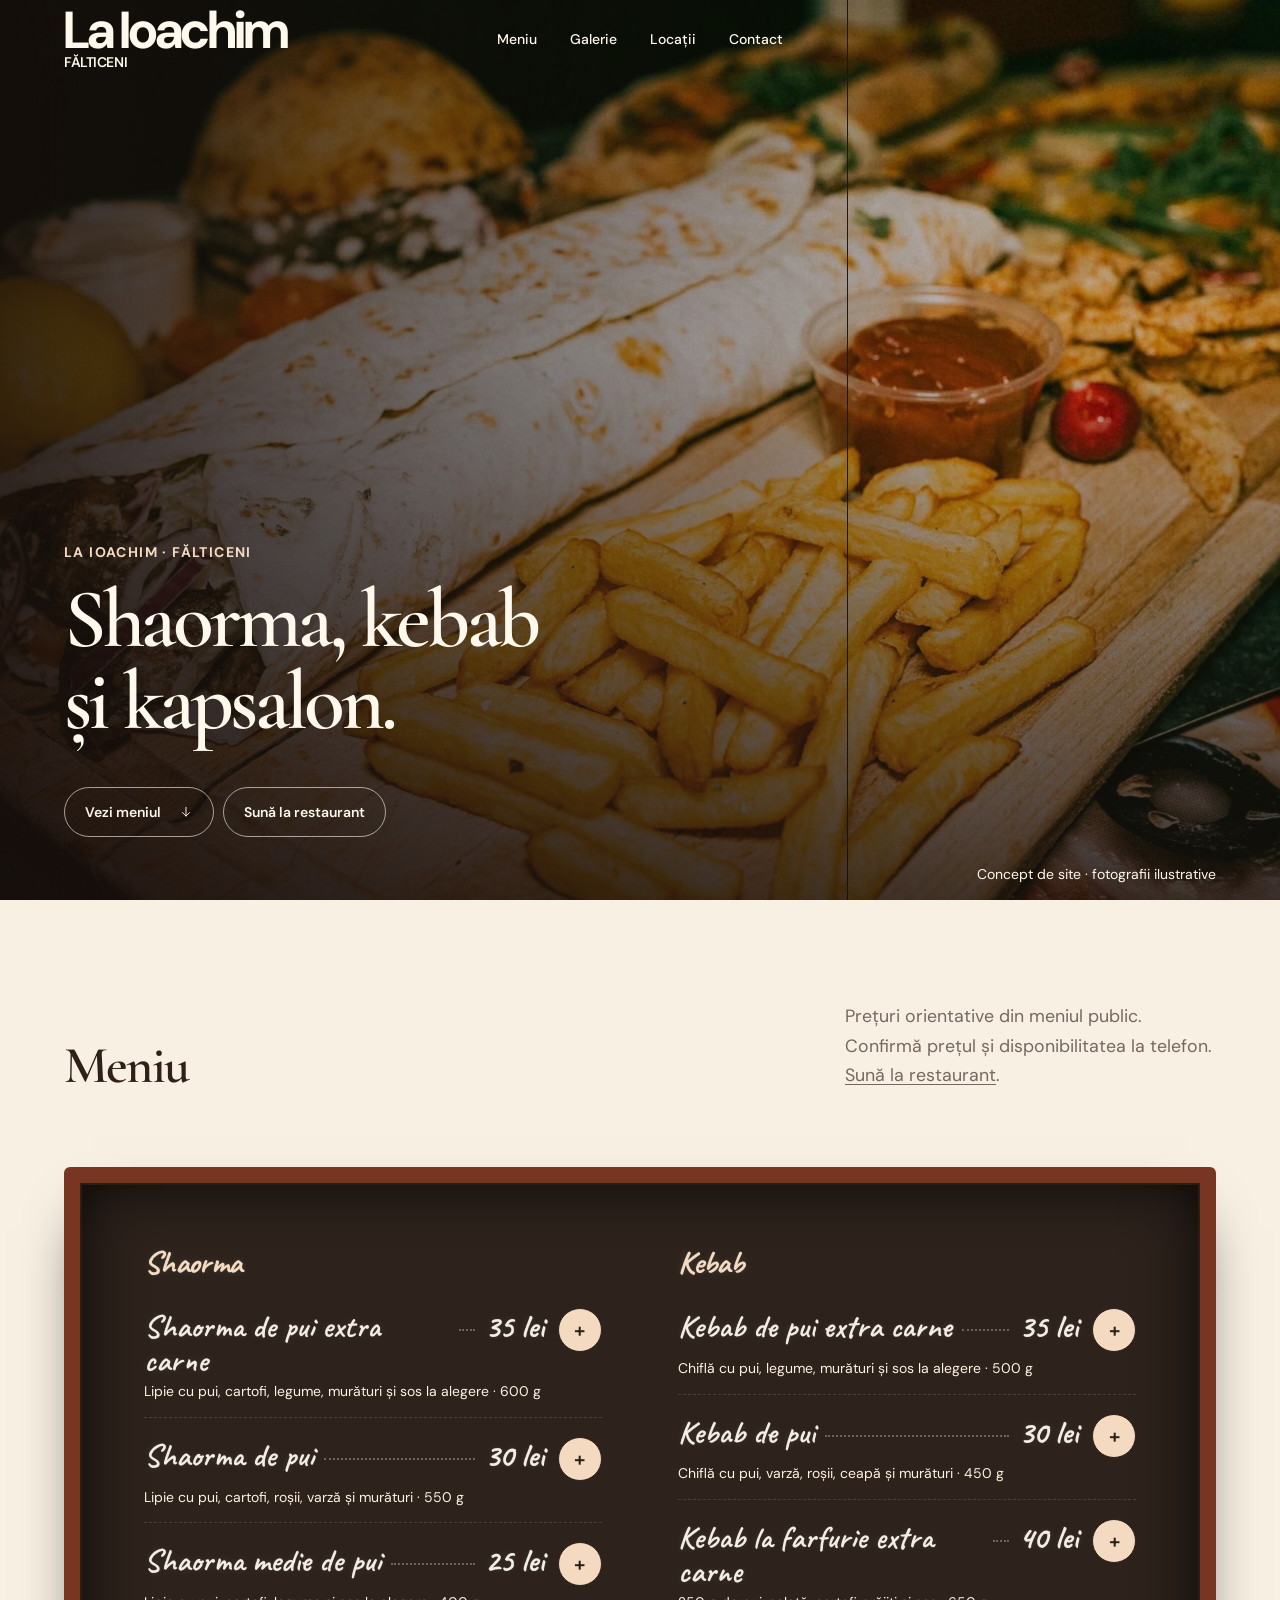
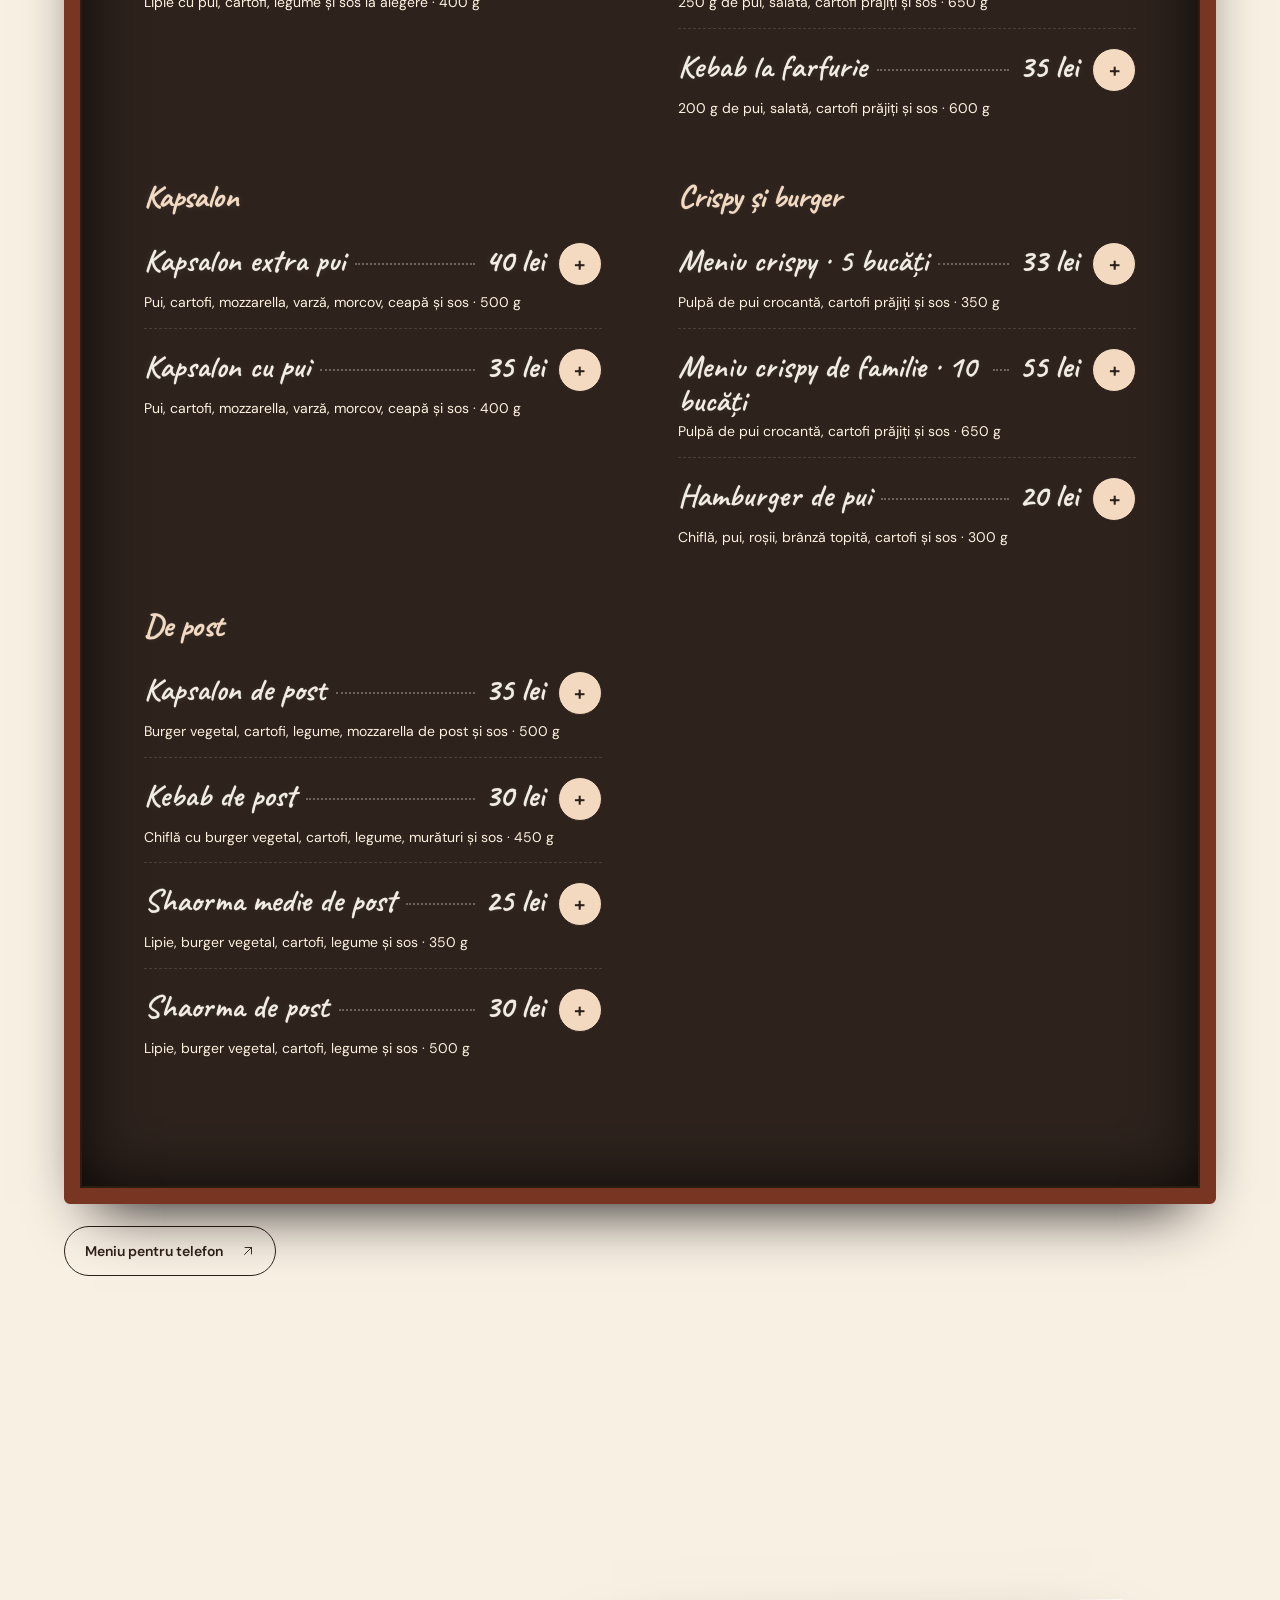
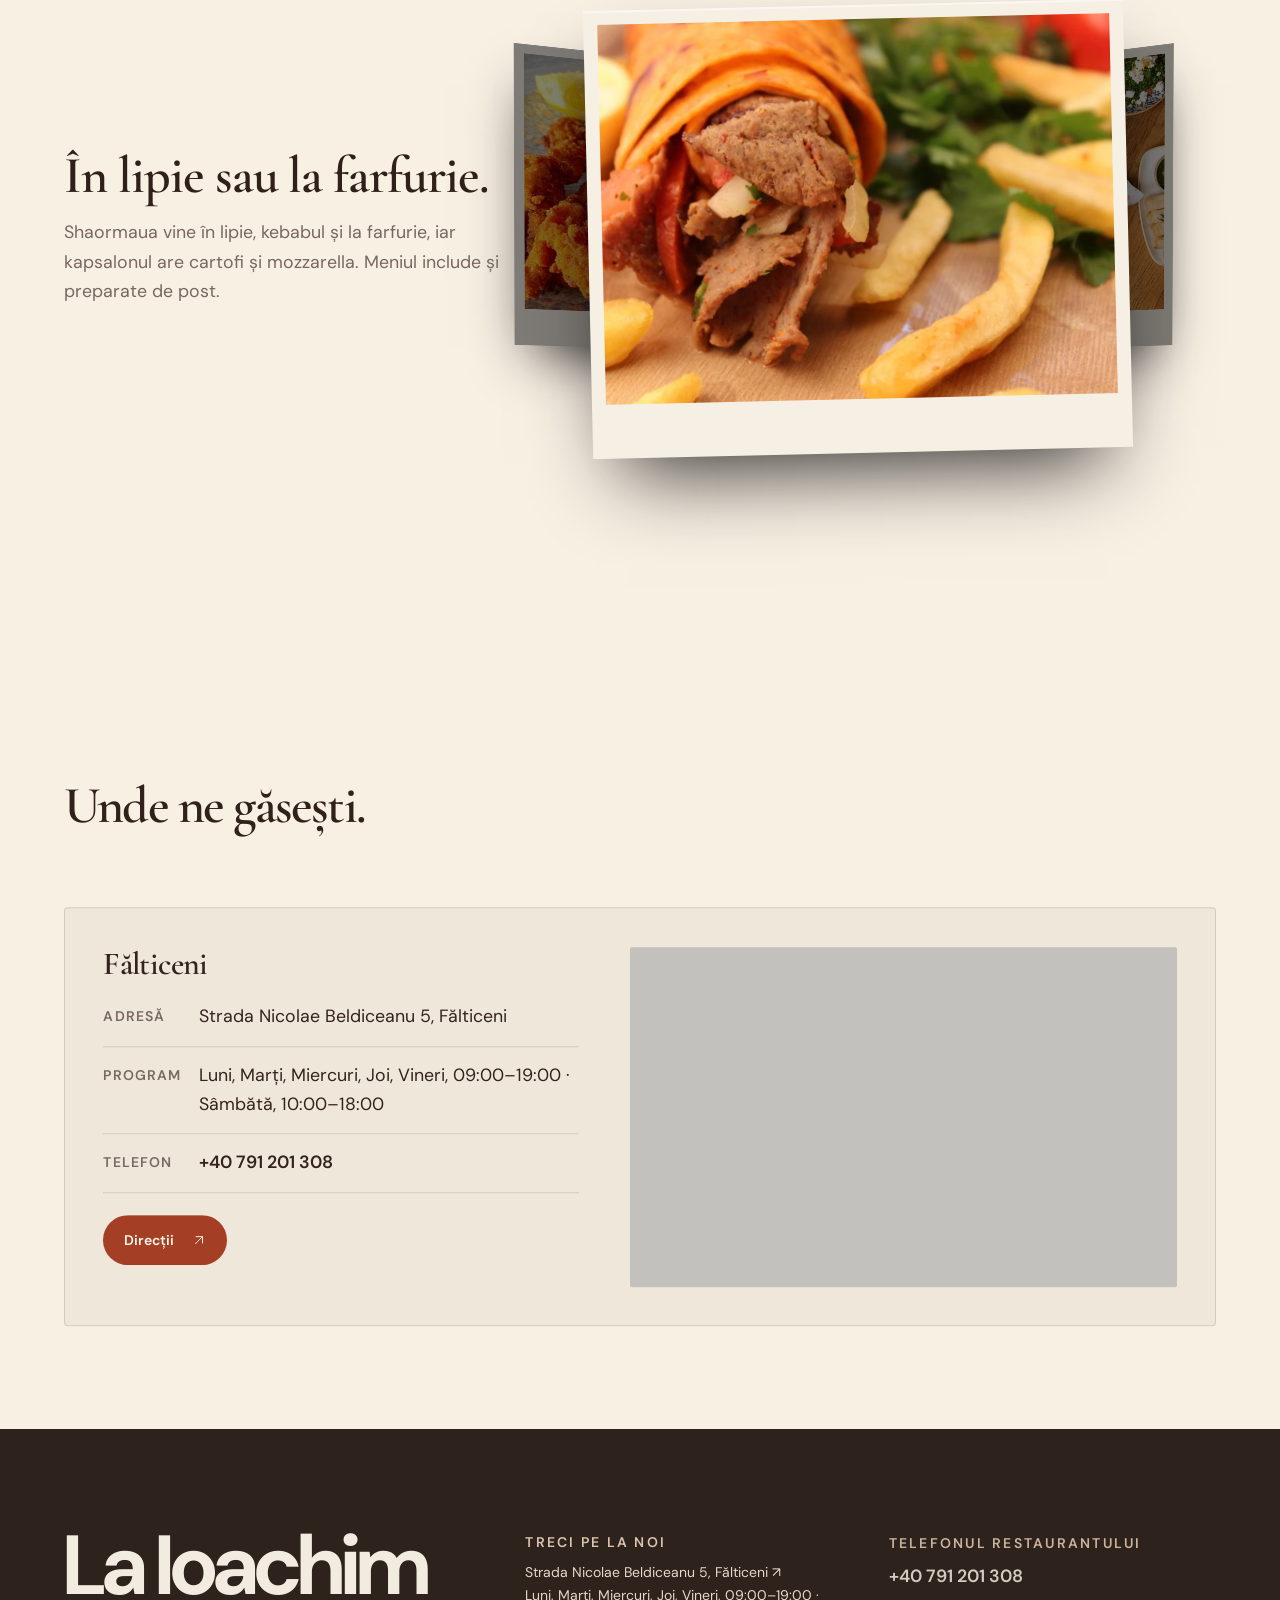
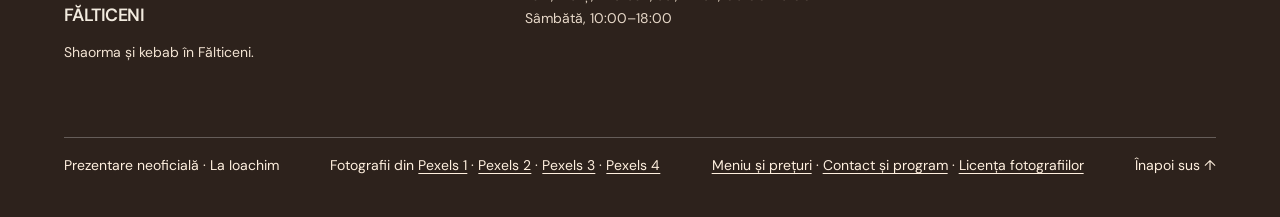
==== index.html @ 3b43aa8f "Build restaurant preview from ordering template" ====
<!doctype html>
<html lang="ro">
<head>
  <meta charset="utf-8">
  <meta name="robots" content="noindex, nofollow">
  <script>document.documentElement.classList.add("js")</script>
  <meta name="viewport" content="width=device-width, initial-scale=1">
  <title>La Ioachim · Shaorma și kebab în Fălticeni</title>
  <meta name="description" content="Shaorma, kebab, kapsalon și crispy la La Ioachim, pe Strada Nicolae Beldiceanu din Fălticeni.">
  <meta name="theme-color" content="#f9f0e4">
  <meta name="color-scheme" content="only light">
  <meta name="darkreader-lock">
  <meta property="og:type" content="website">
  <meta property="og:locale" content="ro_RO">
  <meta property="og:title" content="La Ioachim · Shaorma și kebab în Fălticeni">
  <meta property="og:description" content="Shaorma, kebab, kapsalon și crispy la La Ioachim, pe Strada Nicolae Beldiceanu din Fălticeni.">
  <meta property="og:image" content="https://cojocariuemilian73.github.io/la-ioachim-falticeni/assets/img/restaurant/share.jpg">
  <meta property="og:image:width" content="1200">
  <meta property="og:image:height" content="630">
  <meta property="og:image:alt" content="Lipie cu carne, cartofi prăjiți și sos · Imagine ilustrativă">
  <meta name="twitter:card" content="summary_large_image">
  <link rel="canonical" href="https://cojocariuemilian73.github.io/la-ioachim-falticeni/"><meta property="og:url" content="https://cojocariuemilian73.github.io/la-ioachim-falticeni/">
  <link rel="icon" href="assets/img/restaurant/favicon.png" type="image/png" sizes="64x64">
  <link rel="preload" as="image" imagesrcset="assets/img/restaurant/hero-mobil-480.avif 480w, assets/img/restaurant/hero-mobil.avif 780w" imagesizes="100vw" type="image/avif" media="(max-width: 640px)">
  <link rel="preload" as="image" imagesrcset="assets/img/restaurant/hero-480.avif 480w, assets/img/restaurant/hero-960.avif 960w, assets/img/restaurant/hero.avif 1800w" imagesizes="100vw" type="image/avif" media="(min-width: 641px)">
  <link rel="preload" href="assets/fonts/cormorant-ro.woff2" as="font" type="font/woff2" crossorigin>
  <link rel="stylesheet" href="assets/css/style.css?v=f88eb092">
  
  <link rel="stylesheet" href="assets/css/comenzi.css?v=02a798f9">
  <link rel="stylesheet" href="assets/css/tema-site.css?v=3c3daca9">
  <script id="program-dorohoi" type="application/json">[{"zile":["Monday","Tuesday","Wednesday","Thursday","Friday"],"deschide":"09:00","inchide":"19:00"},{"zile":["Saturday"],"deschide":"10:00","inchide":"18:00"}]</script>
  <script defer src="assets/js/main.js?v=62276c31" data-motion="assets/js/motion.js?v=0e676cb0"></script>
</head>
<body id="sus">
  <a class="skip-link" href="#continut">Sari la conținut</a>
  <header class="site-header">
    <div class="header-inner">
      <a class="wordmark" href="#sus"><span>La Ioachim</span><small>FĂLTICENI</small></a>
      <button type="button" class="nav-toggle" aria-haspopup="dialog" aria-controls="navigatie-mobila" hidden>Meniu <span aria-hidden="true"></span></button>
      <nav class="desktop-nav" aria-label="Navigare principală"><a href="#meniu">Meniu</a><a href="#atelier">Galerie</a><a href="#locatii">Locații</a><a href="#contact">Contact</a></nav>
    </div>
  </header>
  <dialog class="mobile-nav" id="navigatie-mobila" aria-label="Navigare mobilă">
    <div class="mobile-nav-head">
      <span class="wordmark" aria-hidden="true"><span>La Ioachim</span><small>FĂLTICENI</small></span>
      <form method="dialog"><button class="close-button" aria-label="Închide meniul" autofocus>×</button></form>
    </div>
    <nav aria-label="Navigare principală"><a href="#meniu">Meniu</a><a href="#atelier">Galerie</a><a href="#locatii">Locații</a><a href="#contact">Contact</a></nav>
    <a class="button button-dark" href="https://www.google.com/maps/dir/?api=1&amp;destination=Strada%20Nicolae%20Beldiceanu%205%2C%20F%C4%83lticeni">Cum ajungi <span aria-hidden="true">↗</span></a>
  </dialog>

  <main id="continut" tabindex="-1">
    <section class="hero" aria-labelledby="hero-title">
      <div class="hero-main">
        <div class="hero-media">
          <picture class="hero-photo">
            <source media="(max-width: 640px)" type="image/avif" srcset="assets/img/restaurant/hero-mobil-480.avif 480w, assets/img/restaurant/hero-mobil.avif 780w" sizes="100vw" width="780" height="1040">
            <source media="(max-width: 640px)" type="image/webp" srcset="assets/img/restaurant/hero-mobil-480.webp 480w, assets/img/restaurant/hero-mobil.webp 780w" sizes="100vw" width="780" height="1040">
            <source type="image/avif" srcset="assets/img/restaurant/hero-480.avif 480w, assets/img/restaurant/hero-960.avif 960w, assets/img/restaurant/hero.avif 1800w" sizes="100vw"><img src="assets/img/restaurant/hero.webp" srcset="assets/img/restaurant/hero-480.webp 480w, assets/img/restaurant/hero-960.webp 960w, assets/img/restaurant/hero.webp 1800w" sizes="100vw" width="1800" height="1080" alt="Imagine ilustrativă. Lipie cu carne, cartofi prăjiți și sos" fetchpriority="high">
          </picture>
        </div>
        <div class="hero-copy">
          <p class="preview-kicker">La Ioachim · Fălticeni</p>
          <h1 id="hero-title" data-keys="">Shaorma, kebab<br> și kapsalon.</h1>
          <div class="hero-actions">
            <a class="button button-ghost" href="#meniu">Vezi meniul <svg class="arrow-icon" viewBox="0 0 24 24" fill="none" stroke="currentColor" stroke-width="1.6" stroke-linecap="round" stroke-linejoin="round" aria-hidden="true"><path d="M12 4v15m-6-6 6 6 6-6"/></svg></a>
            <a class="button button-ghost" href="tel:+40791201308">Sună la restaurant</a>
          </div>
        </div>
        <p class="preview-mark">Concept de site · fotografii ilustrative</p>
      </div>
    </section>

    

    <section class="section menu-section" id="meniu" aria-labelledby="menu-title">
      <div class="shell">
        <div class="section-intro">
          <h2 id="menu-title">Meniu</h2>
          <p class="preview-menu-note">Prețuri orientative din meniul public. Confirmă prețul și disponibilitatea la telefon. <a href="tel:+40791201308">Sună la restaurant</a>.</p>
        </div>
        <div class="chalkboard"><svg class="doodle doodle-cup" viewBox="0 0 120 100"><path pathLength="1" d="M22 40c20 2 40 2 58 0 1 10 1 18-2 26-6 14-48 14-54 0-3-8-3-16-2-26Z"/><path pathLength="1" d="M80 46c16-2 16 20-2 18"/><path pathLength="1" d="M8 84c30 8 74 8 104-1"/><path pathLength="1" d="M42 30c-7-8 7-12 0-21M58 30c-7-8 7-12 0-21"/></svg><svg class="doodle doodle-lemon" viewBox="0 0 100 100"><path pathLength="1" d="M50 8a42 42 0 1 1-.1 0Z"/><path pathLength="1" d="M50 18a32 32 0 1 1-.1 0Z"/><path pathLength="1" d="M50 18v64M18 50h64M27 27l46 46M73 27 27 73"/></svg><div class="board-filters" role="group" aria-label="Filtrează meniul"></div><div class="board-cols"><section class="board-group" data-category="shaorma"><h3>Shaorma</h3><ul class="board-list"><li class="board-item" data-pid="shaorma-de-pui-extra-carne" data-tags="" style="view-transition-name: produs-0"><div class="board-line"><span class="board-thumb" aria-hidden="true"><picture><source type="image/avif" srcset="assets/img/restaurant/wrap-480.avif 480w, assets/img/restaurant/wrap.avif 1024w" sizes="52px"><img src="assets/img/restaurant/wrap.webp" srcset="assets/img/restaurant/wrap-480.webp 480w, assets/img/restaurant/wrap.webp 1024w" sizes="52px" width="1024" height="760" alt="Imagine ilustrativă. Lipie umplută, cu cartofi prăjiți" loading="lazy" decoding="async"></picture></span><h4>Shaorma de pui extra carne</h4><span class="board-dots" aria-hidden="true"></span><span class="board-price">35 lei</span></div><p>Lipie cu pui, cartofi, legume, murături și sos la alegere · 600 g</p></li><li class="board-item" data-pid="shaorma-de-pui" data-tags="" style="view-transition-name: produs-1"><div class="board-line"><h4>Shaorma de pui</h4><span class="board-dots" aria-hidden="true"></span><span class="board-price">30 lei</span></div><p>Lipie cu pui, cartofi, roșii, varză și murături · 550 g</p></li><li class="board-item" data-pid="shaorma-medie-de-pui" data-tags="" style="view-transition-name: produs-2"><div class="board-line"><h4>Shaorma medie de pui</h4><span class="board-dots" aria-hidden="true"></span><span class="board-price">25 lei</span></div><p>Lipie cu pui, cartofi, legume și sos la alegere · 400 g</p></li></ul></section><section class="board-group" data-category="kebab"><h3>Kebab</h3><ul class="board-list"><li class="board-item" data-pid="kebab-de-pui-extra-carne" data-tags="" style="view-transition-name: produs-3"><div class="board-line"><h4>Kebab de pui extra carne</h4><span class="board-dots" aria-hidden="true"></span><span class="board-price">35 lei</span></div><p>Chiflă cu pui, legume, murături și sos la alegere · 500 g</p></li><li class="board-item" data-pid="kebab-de-pui" data-tags="" style="view-transition-name: produs-4"><div class="board-line"><h4>Kebab de pui</h4><span class="board-dots" aria-hidden="true"></span><span class="board-price">30 lei</span></div><p>Chiflă cu pui, varză, roșii, ceapă și murături · 450 g</p></li><li class="board-item" data-pid="kebab-la-farfurie-extra-carne" data-tags="" style="view-transition-name: produs-5"><div class="board-line"><span class="board-thumb" aria-hidden="true"><picture><source type="image/avif" srcset="assets/img/restaurant/plate-480.avif 480w, assets/img/restaurant/plate.avif 1024w" sizes="52px"><img src="assets/img/restaurant/plate.webp" srcset="assets/img/restaurant/plate-480.webp 480w, assets/img/restaurant/plate.webp 1024w" sizes="52px" width="1024" height="760" alt="Imagine ilustrativă. Lipii, salată și cartofi pe o masă" loading="lazy" decoding="async"></picture></span><h4>Kebab la farfurie extra carne</h4><span class="board-dots" aria-hidden="true"></span><span class="board-price">40 lei</span></div><p>250 g de pui, salată, cartofi prăjiți și sos · 650 g</p></li><li class="board-item" data-pid="kebab-la-farfurie" data-tags="" style="view-transition-name: produs-6"><div class="board-line"><h4>Kebab la farfurie</h4><span class="board-dots" aria-hidden="true"></span><span class="board-price">35 lei</span></div><p>200 g de pui, salată, cartofi prăjiți și sos · 600 g</p></li></ul></section><section class="board-group" data-category="kapsalon"><h3>Kapsalon</h3><ul class="board-list"><li class="board-item" data-pid="kapsalon-extra-pui" data-tags="" style="view-transition-name: produs-7"><div class="board-line"><h4>Kapsalon extra pui</h4><span class="board-dots" aria-hidden="true"></span><span class="board-price">40 lei</span></div><p>Pui, cartofi, mozzarella, varză, morcov, ceapă și sos · 500 g</p></li><li class="board-item" data-pid="kapsalon-cu-pui" data-tags="" style="view-transition-name: produs-8"><div class="board-line"><h4>Kapsalon cu pui</h4><span class="board-dots" aria-hidden="true"></span><span class="board-price">35 lei</span></div><p>Pui, cartofi, mozzarella, varză, morcov, ceapă și sos · 400 g</p></li></ul></section><section class="board-group" data-category="crispy"><h3>Crispy și burger</h3><ul class="board-list"><li class="board-item" data-pid="meniu-crispy-5-bucati" data-tags="" style="view-transition-name: produs-9"><div class="board-line"><span class="board-thumb" aria-hidden="true"><picture><source type="image/avif" srcset="assets/img/restaurant/crispy-480.avif 480w, assets/img/restaurant/crispy.avif 1024w" sizes="52px"><img src="assets/img/restaurant/crispy.webp" srcset="assets/img/restaurant/crispy-480.webp 480w, assets/img/restaurant/crispy.webp 1024w" sizes="52px" width="1024" height="760" alt="Imagine ilustrativă. Pui crocant cu salată și sos" loading="lazy" decoding="async"></picture></span><h4>Meniu crispy · 5 bucăți</h4><span class="board-dots" aria-hidden="true"></span><span class="board-price">33 lei</span></div><p>Pulpă de pui crocantă, cartofi prăjiți și sos · 350 g</p></li><li class="board-item" data-pid="meniu-crispy-de-familie-10-bucati" data-tags="" style="view-transition-name: produs-10"><div class="board-line"><h4>Meniu crispy de familie · 10 bucăți</h4><span class="board-dots" aria-hidden="true"></span><span class="board-price">55 lei</span></div><p>Pulpă de pui crocantă, cartofi prăjiți și sos · 650 g</p></li><li class="board-item" data-pid="hamburger-de-pui" data-tags="" style="view-transition-name: produs-11"><div class="board-line"><h4>Hamburger de pui</h4><span class="board-dots" aria-hidden="true"></span><span class="board-price">20 lei</span></div><p>Chiflă, pui, roșii, brânză topită, cartofi și sos · 300 g</p></li></ul></section><section class="board-group" data-category="de-post"><h3>De post</h3><ul class="board-list"><li class="board-item" data-pid="kapsalon-de-post" data-tags="" style="view-transition-name: produs-12"><div class="board-line"><h4>Kapsalon de post</h4><span class="board-dots" aria-hidden="true"></span><span class="board-price">35 lei</span></div><p>Burger vegetal, cartofi, legume, mozzarella de post și sos · 500 g</p></li><li class="board-item" data-pid="kebab-de-post" data-tags="" style="view-transition-name: produs-13"><div class="board-line"><h4>Kebab de post</h4><span class="board-dots" aria-hidden="true"></span><span class="board-price">30 lei</span></div><p>Chiflă cu burger vegetal, cartofi, legume, murături și sos · 450 g</p></li><li class="board-item" data-pid="shaorma-medie-de-post" data-tags="" style="view-transition-name: produs-14"><div class="board-line"><h4>Shaorma medie de post</h4><span class="board-dots" aria-hidden="true"></span><span class="board-price">25 lei</span></div><p>Lipie, burger vegetal, cartofi, legume și sos · 350 g</p></li><li class="board-item" data-pid="shaorma-de-post" data-tags="" style="view-transition-name: produs-15"><div class="board-line"><h4>Shaorma de post</h4><span class="board-dots" aria-hidden="true"></span><span class="board-price">30 lei</span></div><p>Lipie, burger vegetal, cartofi, legume și sos · 500 g</p></li></ul></section></div><p class="board-empty" hidden>Nimic pe filtrul ăsta. Încearcă altul.</p><p class="sr-only" role="status" aria-live="polite" data-board-status></p></div>
        <p class="preview-qr-link"><a class="button button-outline" href="meniu.html">Meniu pentru telefon <svg class="arrow-icon" viewBox="0 0 24 24" fill="none" stroke="currentColor" stroke-width="1.6" stroke-linecap="round" stroke-linejoin="round" aria-hidden="true"><path d="M6 18 18 6M7 6h11v11"/></svg></a></p>
      </div>
    </section>


    <section class="section wood" id="atelier" aria-labelledby="wood-title">
      <div class="wood-pin">
        <div class="wood-window" aria-hidden="true"><div class="ww-photos"><div class="ww-frame" style="--i:0;--w:1024;--h:760;--rot:-2.2deg;--dx:0px;--dy:0px"><div class="ww-photo"><picture><source type="image/avif" srcset="assets/img/restaurant/wrap-480.avif 480w, assets/img/restaurant/wrap.avif 1024w" sizes="(min-width: 900px) 800px, 90vw"><img src="assets/img/restaurant/wrap.webp" srcset="assets/img/restaurant/wrap-480.webp 480w, assets/img/restaurant/wrap.webp 1024w" sizes="(min-width: 900px) 800px, 90vw" width="1024" height="760" alt="Imagine ilustrativă. Lipie umplută, cu cartofi prăjiți" loading="lazy" decoding="async"></picture></div><p class="ww-cap"></p></div><div class="ww-frame" style="--i:1;--w:1024;--h:760;--rot:1.8deg;--dx:26px;--dy:-14px"><div class="ww-photo"><picture><source type="image/avif" srcset="assets/img/restaurant/plate-480.avif 480w, assets/img/restaurant/plate.avif 1024w" sizes="(min-width: 900px) 800px, 90vw"><img src="assets/img/restaurant/plate.webp" srcset="assets/img/restaurant/plate-480.webp 480w, assets/img/restaurant/plate.webp 1024w" sizes="(min-width: 900px) 800px, 90vw" width="1024" height="760" alt="Imagine ilustrativă. Lipii, salată și cartofi pe o masă" loading="lazy" decoding="async"></picture></div><p class="ww-cap"></p></div><div class="ww-frame" style="--i:2;--w:1024;--h:760;--rot:-1.2deg;--dx:-22px;--dy:12px"><div class="ww-photo"><picture><source type="image/avif" srcset="assets/img/restaurant/crispy-480.avif 480w, assets/img/restaurant/crispy.avif 1024w" sizes="(min-width: 900px) 800px, 90vw"><img src="assets/img/restaurant/crispy.webp" srcset="assets/img/restaurant/crispy-480.webp 480w, assets/img/restaurant/crispy.webp 1024w" sizes="(min-width: 900px) 800px, 90vw" width="1024" height="760" alt="Imagine ilustrativă. Pui crocant cu salată și sos" loading="lazy" decoding="async"></picture></div><p class="ww-cap"></p></div></div><div class="ww-shade"></div><div class="ww-copy"><p class="ww-title">În lipie sau<br> la farfurie.</p><p class="ww-text">Shaormaua vine în lipie, kebabul și la farfurie, iar kapsalonul are cartofi și mozzarella. Meniul include și preparate de post.</p></div></div>
        <div class="shell wood-layout">
          <div class="wood-head">
            <h2 id="wood-title">În lipie sau<br> la farfurie.</h2>
            <p>Shaormaua vine în lipie, kebabul și la farfurie, iar kapsalonul are cartofi și mozzarella. Meniul include și preparate de post.</p>
          </div>
          <div class="wood-rail" role="region" aria-label="Galerie de imagini ilustrative, derulează spre dreapta" tabindex="0">
            <ul class="wood-strip"><li class="wood-figure is-wide w0"><div class="image-frame"><picture><source type="image/avif" srcset="assets/img/restaurant/wrap-480.avif 480w, assets/img/restaurant/wrap.avif 1024w" sizes="(min-width: 900px) 46vh, 78vw"><img src="assets/img/restaurant/wrap.webp" srcset="assets/img/restaurant/wrap-480.webp 480w, assets/img/restaurant/wrap.webp 1024w" sizes="(min-width: 900px) 46vh, 78vw" width="1024" height="760" alt="Imagine ilustrativă. Lipie umplută, cu cartofi prăjiți" loading="lazy" decoding="async"></picture></div></li><li class="wood-figure is-wide w1"><div class="image-frame"><picture><source type="image/avif" srcset="assets/img/restaurant/plate-480.avif 480w, assets/img/restaurant/plate.avif 1024w" sizes="(min-width: 900px) 46vh, 78vw"><img src="assets/img/restaurant/plate.webp" srcset="assets/img/restaurant/plate-480.webp 480w, assets/img/restaurant/plate.webp 1024w" sizes="(min-width: 900px) 46vh, 78vw" width="1024" height="760" alt="Imagine ilustrativă. Lipii, salată și cartofi pe o masă" loading="lazy" decoding="async"></picture></div></li><li class="wood-figure is-wide w2"><div class="image-frame"><picture><source type="image/avif" srcset="assets/img/restaurant/crispy-480.avif 480w, assets/img/restaurant/crispy.avif 1024w" sizes="(min-width: 900px) 46vh, 78vw"><img src="assets/img/restaurant/crispy.webp" srcset="assets/img/restaurant/crispy-480.webp 480w, assets/img/restaurant/crispy.webp 1024w" sizes="(min-width: 900px) 46vh, 78vw" width="1024" height="760" alt="Imagine ilustrativă. Pui crocant cu salată și sos" loading="lazy" decoding="async"></picture></div></li></ul>
          </div>
        </div>
      </div>
    </section>

    <section class="section locations" id="locatii" aria-labelledby="locations-title">
      <div class="shell">
        <div class="section-intro">
          <h2 id="locations-title">Unde ne găsești.</h2>
        </div>
        <div class="locations-grid"><article class="location-card" aria-labelledby="loc-falticeni-1"><h3 id="loc-falticeni-1">Fălticeni</h3><dl class="location-facts"><div><dt>Adresă</dt><dd>Strada Nicolae Beldiceanu 5, Fălticeni</dd></div><div><dt>Program</dt><dd>Luni, Marți, Miercuri, Joi, Vineri, 09:00–19:00 · Sâmbătă, 10:00–18:00</dd></div><div><dt>Telefon</dt><dd><a class="location-phone" href="tel:+40791201308">+40 791 201 308</a><span class="chips"></span></dd></div></dl><a class="button button-dark" href="https://www.google.com/maps/dir/?api=1&amp;destination=Strada%20Nicolae%20Beldiceanu%205%2C%20F%C4%83lticeni">Direcții <svg class="arrow-icon" viewBox="0 0 24 24" fill="none" stroke="currentColor" stroke-width="1.6" stroke-linecap="round" stroke-linejoin="round" aria-hidden="true"><path d="M6 18 18 6M7 6h11v11"/></svg></a><figure class="location-map" data-lenis-prevent><iframe src="https://www.google.com/maps?q=Strada%20Nicolae%20Beldiceanu%205%2C%20F%C4%83lticeni&amp;z=16&amp;output=embed&amp;hl=ro" title="Hartă: La Ioachim Fălticeni, Strada Nicolae Beldiceanu 5" loading="lazy" referrerpolicy="strict-origin-when-cross-origin" allowfullscreen></iframe></figure></article></div>
      </div>
    </section>
  </main>

  <footer class="site-footer" id="contact">
    <div class="shell">
      <div class="footer-grid">
        <div class="footer-brand">
          <a class="wordmark" href="#sus"><span>La Ioachim</span><small>FĂLTICENI</small></a>
          <p>Shaorma și kebab în Fălticeni.</p>
          
        </div>
        <div>
          <h2 class="eyebrow">Treci pe la noi</h2>
          <address><a href="https://www.google.com/maps/dir/?api=1&amp;destination=Strada%20Nicolae%20Beldiceanu%205%2C%20F%C4%83lticeni">Strada Nicolae Beldiceanu 5, Fălticeni <span aria-hidden="true">↗</span></a></address>
          <p>Luni, Marți, Miercuri, Joi, Vineri, 09:00–19:00 · Sâmbătă, 10:00–18:00</p>
        </div>
        <div>
          <h2 class="eyebrow">Telefonul restaurantului</h2>
          <a class="footer-phone" href="tel:+40791201308">+40 791 201 308</a>
          <ul class="contact-links"></ul>
        </div>
      </div>
      <div class="footer-base"><p>Prezentare neoficială · La Ioachim</p><p class="photo-credits">Fotografii din <a href="https://www.pexels.com/photo/15202777/">Pexels 1</a> · <a href="https://www.pexels.com/photo/34106235/">Pexels 2</a> · <a href="https://www.pexels.com/photo/25856533/">Pexels 3</a> · <a href="https://www.pexels.com/photo/27497770/">Pexels 4</a></p><p class="preview-source"><a href="https://www.shaormap.ro/falticeni/la-ioachim/meniu">Meniu și prețuri</a> · <a href="https://www.shaormap.ro/falticeni/la-ioachim">Contact și program</a> · <a href="https://www.pexels.com/license/">Licența fotografiilor</a></p><a href="#sus">Înapoi sus <span aria-hidden="true">↑</span></a></div>
    </div>
  </footer>

  <div class="mobile-actions" aria-label="Acțiuni rapide">
    <a href="tel:+40791201308">Sună</a>
    <a href="https://www.google.com/maps/dir/?api=1&amp;destination=Strada%20Nicolae%20Beldiceanu%205%2C%20F%C4%83lticeni">Direcții <span aria-hidden="true">↗</span></a>
  </div>

  
  
  <script id="comenzi-config" type="application/json">{"produse":{"shaorma-de-pui-extra-carne":{"nume":"Shaorma de pui extra carne","pret":35.0,"cat":"shaorma","descriere":"Lipie cu pui, cartofi, legume, murături și sos la alegere · 600 g","grupuri":[]},"shaorma-de-pui":{"nume":"Shaorma de pui","pret":30.0,"cat":"shaorma","descriere":"Lipie cu pui, cartofi, roșii, varză și murături · 550 g","grupuri":[]},"shaorma-medie-de-pui":{"nume":"Shaorma medie de pui","pret":25.0,"cat":"shaorma","descriere":"Lipie cu pui, cartofi, legume și sos la alegere · 400 g","grupuri":[]},"kebab-de-pui-extra-carne":{"nume":"Kebab de pui extra carne","pret":35.0,"cat":"kebab","descriere":"Chiflă cu pui, legume, murături și sos la alegere · 500 g","grupuri":[]},"kebab-de-pui":{"nume":"Kebab de pui","pret":30.0,"cat":"kebab","descriere":"Chiflă cu pui, varză, roșii, ceapă și murături · 450 g","grupuri":[]},"kebab-la-farfurie-extra-carne":{"nume":"Kebab la farfurie extra carne","pret":40.0,"cat":"kebab","descriere":"250 g de pui, salată, cartofi prăjiți și sos · 650 g","grupuri":[]},"kebab-la-farfurie":{"nume":"Kebab la farfurie","pret":35.0,"cat":"kebab","descriere":"200 g de pui, salată, cartofi prăjiți și sos · 600 g","grupuri":[]},"kapsalon-extra-pui":{"nume":"Kapsalon extra pui","pret":40.0,"cat":"kapsalon","descriere":"Pui, cartofi, mozzarella, varză, morcov, ceapă și sos · 500 g","grupuri":[]},"kapsalon-cu-pui":{"nume":"Kapsalon cu pui","pret":35.0,"cat":"kapsalon","descriere":"Pui, cartofi, mozzarella, varză, morcov, ceapă și sos · 400 g","grupuri":[]},"meniu-crispy-5-bucati":{"nume":"Meniu crispy · 5 bucăți","pret":33.0,"cat":"crispy","descriere":"Pulpă de pui crocantă, cartofi prăjiți și sos · 350 g","grupuri":[]},"meniu-crispy-de-familie-10-bucati":{"nume":"Meniu crispy de familie · 10 bucăți","pret":55.0,"cat":"crispy","descriere":"Pulpă de pui crocantă, cartofi prăjiți și sos · 650 g","grupuri":[]},"hamburger-de-pui":{"nume":"Hamburger de pui","pret":20.0,"cat":"crispy","descriere":"Chiflă, pui, roșii, brânză topită, cartofi și sos · 300 g","grupuri":[]},"kapsalon-de-post":{"nume":"Kapsalon de post","pret":35.0,"cat":"de-post","descriere":"Burger vegetal, cartofi, legume, mozzarella de post și sos · 500 g","grupuri":[]},"kebab-de-post":{"nume":"Kebab de post","pret":30.0,"cat":"de-post","descriere":"Chiflă cu burger vegetal, cartofi, legume, murături și sos · 450 g","grupuri":[]},"shaorma-medie-de-post":{"nume":"Shaorma medie de post","pret":25.0,"cat":"de-post","descriere":"Lipie, burger vegetal, cartofi, legume și sos · 350 g","grupuri":[]},"shaorma-de-post":{"nume":"Shaorma de post","pret":30.0,"cat":"de-post","descriere":"Lipie, burger vegetal, cartofi, legume și sos · 500 g","grupuri":[]}},"grupuri":{},"categorii":{},"ridicare":{},"livrare":{"activ":false},"exemple":false,"program":[{"zile":["Monday","Tuesday","Wednesday","Thursday","Friday"],"deschide":"09:00","inchide":"19:00"},{"zile":["Saturday"],"deschide":"10:00","inchide":"18:00"}],"telefon":"+40 791 201 308","tel":"tel:+40791201308","supabaseUrl":"","supabaseCheie":"","prezentare":true,"plata":""}</script><script defer src="assets/js/comenzi.js?v=f7cf1579"></script>
</body>
</html>
---- assets/css/style.css ----
@font-face {
  font-family: "Cormorant Garamond";
  src: url("../fonts/cormorant-ro.woff2") format("woff2");
  font-style: normal;
  font-weight: 500 700;
  font-display: swap;
}
@font-face {
  font-family: "Caveat";
  src: url("../fonts/caveat-latin-ext.woff2") format("woff2");
  font-weight: 500 700;
  font-display: swap;
  unicode-range: U+0100-02BA, U+02BD-02C5, U+02C7-02CC, U+02CE-02D7, U+02DD-02FF, U+0304, U+0308, U+0329, U+1D00-1DBF, U+1E00-1E9F, U+1EF2-1EFF, U+2020, U+20A0-20AB, U+20AD-20C4, U+2113, U+2C60-2C7F, U+A720-A7FF;
}
@font-face {
  font-family: "Caveat";
  src: url("../fonts/caveat-latin.woff2") format("woff2");
  font-weight: 500 700;
  font-display: swap;
  unicode-range: U+0000-00FF, U+0131, U+0152-0153, U+02BB-02BC, U+02C6, U+02DA, U+02DC, U+0304, U+0308, U+0329, U+2000-206F, U+20AC, U+2122, U+2191, U+2193, U+2212, U+2215, U+FEFF, U+FFFD;
}
@font-face {
  font-family: "DM Sans";
  src: url("../fonts/dm-sans-ro.woff2") format("woff2");
  font-style: normal;
  font-weight: 400 700;
  font-display: swap;
}

/* Un singur maro pentru tot site-ul, crem pentru text și un accent de lemn.
   --paper = fundalul, --ink = textul. Tema e închisă de la bază, așa că browserele nu o mai întunecă forțat. */
:root {
  /* Scala de text: 7 trepte, nimic sub 14px. */
  --fs-xs: .875rem;                                  /* 14px: etichete, note */
  --fs-sm: clamp(1rem, .95rem + .2vw, 1.125rem);     /* 16-18px: text */
  --fs-md: 1.25rem;                                  /* 20px: introduceri, prețuri mici */
  --fs-lg: clamp(1.5rem, 1.2rem + 1vw, 2rem);        /* 24-32px: titluri de card */
  --fs-xl: clamp(2.25rem, 1.6rem + 2.4vw, 3.25rem);  /* 36-52px: titluri de secțiune */
  --fs-2xl: clamp(2.75rem, 1.4rem + 4.8vw, 5.75rem); /* 44-92px: titlul mare */
  --fs-3xl: clamp(4.5rem, 2rem + 8vw, 9rem);         /* decor */
  color-scheme: dark;
  --paper: #1f1612;
  --ink: #f5eee4;
  --accent: #c08a5e;
  --accent-text: #d9b08a;
  --oak: #d9b08a;
  --muted: color-mix(in oklab, var(--ink) 62%, var(--paper));
  --line: color-mix(in oklab, var(--ink) 14%, transparent);
  --cream: #f5eee4;
  --espresso: #1f1612;
  --serif: "Cormorant Garamond", Georgia, serif;
  --sans: "DM Sans", Arial, sans-serif;
  --edge: clamp(20px, 5vw, 88px);
  --section: clamp(72px, 8vw, 128px);
  --header-height: 65px;
  --radius: 2px;
  --ease-out: cubic-bezier(.23, 1, .32, 1);
}

*, *::before, *::after { box-sizing: border-box; }
html { scroll-behavior: smooth; }
body { margin: 0; background: var(--paper); color: var(--ink); font: 400 var(--fs-sm)/1.65 var(--sans); -webkit-font-smoothing: antialiased; }
body:has(> dialog[open]) { overflow: hidden; }
[hidden] { display: none !important; }
h1, h2, h3, h4, p, figure, blockquote { margin: 0; }
h1, h2, h3 { font-family: var(--serif); font-weight: 600; text-wrap: balance; }
h2 { font-size: var(--fs-xl); line-height: .95; letter-spacing: -.035em; }
h3 { font-size: var(--fs-lg); line-height: 1.05; letter-spacing: -.02em; }
p { text-wrap: pretty; }
a { color: inherit; text-decoration: none; }
button { font: inherit; color: inherit; cursor: pointer; }
address { font-style: normal; }
img { display: block; max-width: 100%; }
ul { margin: 0; padding: 0; list-style: none; }
main [id], footer[id] { scroll-margin-top: calc(var(--header-height) + 20px); }
:focus-visible { outline: 2px solid currentColor; outline-offset: 4px; }
::selection { background: var(--accent); color: var(--paper); }
.arrow-icon { display: inline-block; width: 1em; height: 1em; flex: none; vertical-align: -.13em; }
.nowrap { white-space: nowrap; }

.shell { width: min(100% - var(--edge) * 2, 1360px); margin-inline: auto; }
.section { padding-block: var(--section); }
.eyebrow { display: flex; align-items: baseline; gap: 14px; margin-bottom: clamp(18px, 2.4vw, 30px); color: var(--muted); font: 600 var(--fs-xs)/1.3 var(--sans); letter-spacing: .16em; text-transform: uppercase; }
.eyebrow span { color: var(--accent-text); font-variant-numeric: tabular-nums; }
.section-intro { display: grid; gap: 22px; margin-bottom: clamp(44px, 6vw, 96px); }
.section-intro .eyebrow { margin-bottom: 0; }
.section-intro > p:not(.eyebrow) { max-width: 44ch; color: var(--muted); }
.skip-link { position: fixed; z-index: 10; top: 12px; left: 12px; padding: 10px 16px; background: var(--paper); transform: translateY(-160%); }
.skip-link:focus { transform: translateY(0); }
.text-link { display: inline-flex; align-items: center; gap: 10px; width: fit-content; padding-bottom: 3px; font-size: var(--fs-xs); font-weight: 600; background: linear-gradient(currentColor, currentColor) 0 100% / 100% 1px no-repeat; transition: background-size .35s var(--ease-out); }
@media (hover: hover) { .text-link:hover { background-size: 30% 1px; } }

/* Antet */
.wordmark { display: inline-grid; width: max-content; justify-items: start; line-height: .84; }
.wordmark > span { font: 700 var(--fs-xl)/.78 var(--sans); letter-spacing: -.095em; margin-left: -.04em; }
.wordmark small { font: 600 var(--fs-xs)/1.05 var(--sans); letter-spacing: -.03em; margin-top: 5px; }
.site-header { position: fixed; inset: 0 0 auto; z-index: 60; color: var(--paper); background: transparent; transition: background-color .3s var(--ease-out), color .3s var(--ease-out), box-shadow .3s var(--ease-out); }
.site-header.is-scrolled { color: var(--ink); background: color-mix(in oklab, var(--paper) 92%, transparent); -webkit-backdrop-filter: blur(12px); backdrop-filter: blur(12px); box-shadow: 0 1px var(--line); }
.header-inner { width: min(100% - var(--edge) * 2, 1360px); margin-inline: auto; min-height: var(--header-height); display: flex; align-items: center; justify-content: space-between; gap: 16px; }
.desktop-nav { display: flex; flex-wrap: wrap; justify-content: end; gap: 4px 12px; font-size: var(--fs-xs); }
.header-directions { display: none; }
.nav-toggle { display: flex; align-items: center; gap: 12px; background: transparent; border: 0; padding: 9px 0 9px 12px; font-size: var(--fs-xs); }
.nav-toggle:not([hidden]) + .desktop-nav { display: none; }
.nav-toggle span { width: 20px; height: 9px; border-block: 1px solid currentColor; }
.mobile-nav { width: 100%; max-width: none; height: 100%; max-height: none; margin: 0; padding: 21px var(--edge) 42px; color: var(--ink); background: var(--paper); border: 0; overflow: auto; }
.mobile-nav-head { display: flex; align-items: center; justify-content: space-between; }
.mobile-nav nav { display: grid; margin-block: 38px 28px; }
.mobile-nav nav a { padding: 10px 0 12px; border-top: 1px solid var(--line); font: 600 var(--fs-xl)/1 var(--serif); }
.mobile-nav nav a:last-child { border-bottom: 1px solid var(--line); }
.close-button { display: grid; place-items: center; width: 44px; height: 44px; padding: 0; border: 1px solid currentColor; border-radius: 50%; background: transparent; font-size: var(--fs-lg); line-height: 1; }

/* Butoane */
.button {
  display: inline-flex; align-items: center; justify-content: space-between; gap: 18px; width: max-content;
  min-height: 50px; padding: 11px 20px; border: 1px solid transparent; border-radius: 999px;
  font-size: var(--fs-xs); font-weight: 600; line-height: 1.3;
  transition: color .2s var(--ease-out), background-color .2s var(--ease-out), border-color .2s var(--ease-out), transform .16s var(--ease-out);
}
.button:active { transform: scale(.97); }
.button-dark { color: var(--paper); background: var(--ink); }
.button-outline { color: var(--ink); border-color: currentColor; }
.button-light { color: var(--ink); background: var(--paper); }
.button-ghost { color: var(--paper); border-color: color-mix(in oklab, var(--paper) 60%, transparent); }
@media (hover: hover) and (pointer: fine) {
  .button-dark:hover { background: var(--accent-text); }
  .button-outline:hover { color: var(--paper); background: var(--ink); border-color: var(--ink); }
  .button-light:hover { background: #fff; }
  .button-ghost:hover { color: var(--ink); background: var(--paper); border-color: var(--paper); }
}

/* Imagini cu adâncime: fotografia e puțin mai mare decât rama și se mișcă în ea la derulare. */
.image-frame { position: relative; display: block; overflow: hidden; border-radius: var(--radius); background: color-mix(in oklab, var(--ink) 8%, var(--paper)); }
.image-frame picture { display: block; width: 100%; height: 100%; }
.image-frame img { width: 100%; height: 100%; object-fit: cover; transition: scale .6s var(--ease-out); }
@media (hover: hover) and (pointer: fine) { a.image-frame:hover img, .story-images .image-frame:hover img, .wood-figure .image-frame:hover img { scale: 1.03; } }
.has-depth .depth:hover img { scale: 1.13; }
.has-depth .depth img { scale: 1.1; will-change: transform; }
.hero { position: relative; color: var(--cream); background: var(--espresso); }
.hero-main {
  position: relative; isolation: isolate; overflow: hidden;
  display: grid; align-content: end; justify-items: start;
  min-height: 100svh; padding: calc(var(--header-height) + 32px) var(--edge) 88px;
}
.hero-media { position: absolute; inset: 0; z-index: -1; overflow: hidden; background: var(--espresso); }
.hero-media::after {
  content: ""; position: absolute; inset: 0;
  background:
    linear-gradient(180deg, #20161199 0%, #20161100 30%),
    radial-gradient(70% 60% at 0% 100%, #201611cc, #20161100 75%),
    linear-gradient(0deg, #201611f0 0%, #201611b3 36%, #20161100 72%),
    linear-gradient(#1f161240, #1f161240);
}
.hero-photo { display: block; height: 100%; }
.hero-photo img { width: 100%; height: 100%; object-fit: cover; object-position: 50% 45%; }
.hero-copy { max-width: min(100%, 1040px); }
.hero h1 { font-size: var(--fs-3xl); line-height: .88; letter-spacing: -.045em; text-wrap: balance; }
.hero h1 .word { display: inline-block; white-space: nowrap; overflow: clip; vertical-align: top; padding: .16em .04em .08em; margin: -.16em -.04em -.08em; }
.hero h1 .word > span { display: inline-block; will-change: transform; }
.hero-label {
  display: inline-flex; margin-bottom: 18px; padding: 7px 14px 7px 15px; border-radius: 999px;
  color: var(--cream); background: #1f1612b3; -webkit-backdrop-filter: blur(8px); backdrop-filter: blur(8px);
  font: 700 var(--fs-xs)/1.3 var(--sans); letter-spacing: .2em; text-transform: uppercase;
}
.hero-actions { display: flex; flex-wrap: wrap; gap: 9px; margin-top: clamp(24px, 3.4vw, 44px); }
.hero-bottom { position: relative; background: var(--paper); color: var(--ink); border-bottom: 1px solid var(--line); }
.hero-details { display: flex; min-height: 56px; align-items: center; justify-content: space-between; flex-wrap: wrap; gap: 6px 14px; padding-block: 11px; font-size: var(--fs-xs); }
.hero-status { display: flex; gap: 8px; flex-wrap: wrap; align-items: center; }
.hero-status:hover, .hero-address:hover, .hero-story:hover { text-decoration: underline; text-underline-offset: 4px; }
#open-status:empty, .status-dot:not([data-state]) { display: none; }
#open-status { font-weight: 700; }
.status-dot { width: 8px; height: 8px; border-radius: 50%; background: var(--accent); }
.status-dot[data-state="open"] { background: #59683b; }
.hero-address { display: none; }
.hero-story { font-weight: 600; }

/* 01 Povestea */
.story-grid { display: grid; gap: clamp(48px, 7vw, 120px); align-items: center; }
.story-text h2 { margin-bottom: clamp(24px, 3vw, 40px); }
.story-text .lead { max-width: 34ch; font: 500 var(--fs-md)/1.45 var(--serif); }
.story-text .lead + p { max-width: 46ch; margin-top: 20px; color: var(--muted); }
.story-text .text-link { margin-top: 34px; }
.story-images { position: relative; padding-bottom: 18%; }
.story-large { width: 78%; aspect-ratio: 4 / 5; margin-left: auto; }
.story-small { position: absolute; left: 0; bottom: 0; width: 46%; aspect-ratio: 1; box-shadow: 0 30px 60px -20px color-mix(in oklab, var(--ink) 45%, transparent); outline: 8px solid var(--paper); }

/* 02 Atelierul */
.wood { color: var(--paper); background: var(--ink); }
.wood .eyebrow { color: color-mix(in oklab, var(--paper) 60%, var(--ink)); }
.wood .eyebrow span { color: var(--oak); }
.wood-head { display: grid; gap: 24px; }
.wood-head .eyebrow { margin-bottom: 0; }
.wood-head > p:last-child { max-width: 40ch; color: color-mix(in oklab, var(--paper) 75%, var(--ink)); }
.wood-figure figcaption { margin-top: 12px; color: color-mix(in oklab, var(--paper) 62%, var(--ink)); font-size: var(--fs-xs); }
.wood-notes { display: flex; flex-wrap: wrap; gap: 8px 28px; margin-top: clamp(40px, 5vw, 72px); padding-top: 22px; border-top: 1px solid color-mix(in oklab, var(--paper) 18%, transparent); font: 500 var(--fs-lg)/1.2 var(--serif); }
.wood-notes { flex-direction: column; }
.wood-notes li + li::before { display: none; content: "·"; margin-right: 28px; color: var(--oak); }

/* 03 Meniul: o tablă de cafenea într-o ramă de lemn, scrisă cu cretă. */
.chalkboard {
  --chalk: #f3eee4;
  --chalk-soft: #f3eee4a6;
  position: relative; isolation: isolate; overflow: hidden;
  padding: clamp(28px, 5vw, 64px) clamp(20px, 5vw, 72px) clamp(96px, 9vw, 130px);
  color: var(--chalk);
  background:
    radial-gradient(ellipse at 20% 15%, #ffffff0d, transparent 45%),
    radial-gradient(ellipse at 85% 70%, #ffffff0a, transparent 50%),
    radial-gradient(ellipse at 50% 100%, #ffffff08, transparent 60%),
    #15100d;
  border: clamp(10px, 1.4vw, 16px) solid #6b4a30;
  border-radius: 6px;
  box-shadow: inset 0 0 0 2px #2c1d13, inset 0 0 60px #000c, 0 30px 60px -30px #000;
}
/* Urmă fină de cretă ștearsă. */
.chalkboard::before { content: ""; position: absolute; inset: 0; z-index: -1; opacity: .35; background: repeating-linear-gradient(100deg, #ffffff06 0 2px, transparent 2px 9px); pointer-events: none; }
.chalkboard h3, .chalkboard h4, .board-price, .board-filter, .board-fav, .board-empty { font-family: "Caveat", var(--serif); text-shadow: 0 0 1px #fff6, 0 0 8px #ffffff1a; }

.board-filters { position: relative; z-index: 1; display: flex; flex-wrap: wrap; gap: 8px 10px; margin-bottom: clamp(24px, 4vw, 44px); }
.board-filter { min-height: 44px; padding: 2px 18px 4px; color: var(--chalk-soft); background: transparent; border: 1.5px dashed #f3eee466; border-radius: 999px; font-size: var(--fs-md); font-weight: 600; line-height: 1; cursor: pointer; transition: color .2s var(--ease-out), background-color .2s var(--ease-out), border-color .2s var(--ease-out), transform .16s var(--ease-out); }
.board-filter:active { transform: scale(.96); }
.board-filter[aria-pressed="true"] { color: #15100d; background: var(--chalk); border: 1.5px solid var(--chalk); text-shadow: none; }
@media (hover: hover) { .board-filter[aria-pressed="false"]:hover { color: var(--chalk); border-color: var(--chalk); } }
.board-filter:focus-visible { outline: 2px solid var(--oak); outline-offset: 3px; }

.board-cols { position: relative; z-index: 1; display: grid; gap: clamp(28px, 4vw, 48px) clamp(40px, 6vw, 96px); }
.board-group[hidden] { display: none; }
.board-group h3 { margin-bottom: 10px; color: var(--oak); font-size: var(--fs-lg); font-weight: 700; line-height: 1; transform: rotate(-1.5deg); transform-origin: left; }
.board-list { display: grid; }
.board-item { padding: 12px 0 14px; border-bottom: 1px dashed #f3eee426; }
.board-item:last-child { border-bottom: 0; }
.board-item[hidden] { display: none; }
.board-line { display: flex; align-items: baseline; gap: 10px; }
.board-line h4 { font-size: var(--fs-lg); font-weight: 600; line-height: 1.05; }
.board-dots { flex: 1; min-width: 16px; border-bottom: 2px dotted #f3eee455; translate: 0 -6px; }
.board-price { flex: none; font-size: var(--fs-lg); font-weight: 700; color: var(--chalk); }
.board-item p { margin-top: 2px; max-width: 46ch; color: var(--chalk-soft); font-size: var(--fs-xs); line-height: 1.5; }
.board-fav { display: inline-block; margin-left: 8px; color: var(--oak); font-size: var(--fs-md); font-weight: 700; line-height: 1; transform: rotate(-3deg); }
.board-thumb { display: none; }
.board-empty { position: relative; z-index: 1; font-size: var(--fs-lg); color: var(--chalk-soft); }
.board-empty[hidden] { display: none; }

/* Desene de cretă în colțuri: se desenează singure când tabla intră în ecran. */
.doodle { position: absolute; z-index: 0; fill: none; stroke: #f3eee4; stroke-width: 2.4; stroke-linecap: round; stroke-linejoin: round; opacity: .28; pointer-events: none; }
.doodle path { stroke-dasharray: 1; stroke-dashoffset: 1; transition: stroke-dashoffset 1.6s cubic-bezier(.45, 0, .2, 1); }
.chalkboard.is-drawn .doodle path { stroke-dashoffset: 0; }
.doodle path:nth-child(2) { transition-delay: .5s; }
.doodle path:nth-child(3) { transition-delay: .9s; }
.doodle path:nth-child(4) { transition-delay: 1.2s; }
.doodle-cup { right: clamp(14px, 3vw, 40px); top: clamp(14px, 2.5vw, 34px); width: clamp(70px, 9vw, 120px); }
.doodle-lemon { left: clamp(14px, 3vw, 36px); bottom: clamp(14px, 3vw, 36px); width: clamp(54px, 6vw, 84px); }
.doodle-croissant { right: clamp(18px, 4vw, 60px); bottom: clamp(12px, 2.5vw, 30px); width: clamp(90px, 11vw, 150px); }
.doodle-croissant, .doodle-lemon { opacity: .2; }

/* Telefon (fără mouse): poza mică lângă nume. */
@media (hover: none), (pointer: coarse) {
  .board-thumb { display: block; flex: none; align-self: center; width: 48px; height: 48px; overflow: hidden; border-radius: 50%; border: 2px solid #f3eee4aa; }
  .board-thumb img, .board-thumb picture { display: block; width: 100%; height: 100%; object-fit: cover; }
  .board-line { align-items: center; }
  .board-dots { translate: 0 4px; }
}
@media (min-width: 900px) {
  .board-cols { grid-template-columns: repeat(2, minmax(0, 1fr)); align-items: start; }
  .board-filters { padding-right: clamp(80px, 10vw, 140px); }
}
@media (max-width: 899px) { .board-filters { padding-right: 70px; } .doodle-cup { width: 60px; } }
@media (prefers-reduced-motion: reduce) { .doodle path { transition: none; stroke-dashoffset: 0; } }
.sr-only { position: absolute; width: 1px; height: 1px; overflow: hidden; clip-path: inset(50%); white-space: nowrap; }

/* 04 Păreri: carduri mari care se derulează spre dreapta. */
.reviews { padding-bottom: calc(var(--section) * .8); }
.reviews-side { display: flex; flex-wrap: wrap; align-items: end; justify-content: space-between; gap: 18px 32px; }
.reviews-rating { display: flex; align-items: baseline; gap: 10px; color: var(--muted); }
.reviews-rating strong { color: var(--ink); font: 600 var(--fs-2xl)/.9 var(--serif); letter-spacing: -.03em; }
.reviews-nav { display: flex; gap: 8px; }
.reviews-nav button { display: grid; place-items: center; width: 52px; height: 52px; padding: 0; color: var(--ink); background: transparent; border: 1px solid var(--line); border-radius: 50%; font-size: var(--fs-sm); transition: background-color .2s var(--ease-out), color .2s var(--ease-out), border-color .2s var(--ease-out), transform .16s var(--ease-out), opacity .2s; }
.reviews-nav button:active { transform: scale(.94); }
.reviews-nav button:disabled { opacity: .35; cursor: default; }
@media (hover: hover) { .reviews-nav button:not(:disabled):hover { color: var(--paper); background: var(--ink); border-color: var(--ink); } }
.reviews-track {
  display: grid; grid-auto-flow: column; grid-auto-columns: min(84vw, 520px); gap: clamp(14px, 2vw, 24px);
  overflow-x: auto; overscroll-behavior-x: contain; scroll-snap-type: x mandatory; scrollbar-width: none;
  padding: 6px max(var(--edge), (100vw - 1360px) / 2) 24px;
  scroll-padding-inline: max(var(--edge), (100vw - 1360px) / 2);
}
.reviews-track::-webkit-scrollbar { display: none; }
.reviews-track:focus-visible { outline-offset: -4px; }
.review-card {
  position: relative; display: flex; flex-direction: column; gap: 28px; min-height: 360px; padding: clamp(26px, 3vw, 44px);
  scroll-snap-align: start; overflow: hidden; border: 1px solid var(--line); border-radius: 6px;
  background:
    radial-gradient(90% 70% at 100% 0%, color-mix(in oklab, var(--accent) 16%, transparent), transparent 70%),
    color-mix(in oklab, var(--ink) 4%, var(--paper));
  transition: border-color .3s var(--ease-out), translate .3s var(--ease-out);
}
.review-card::after { content: ""; position: absolute; left: 0; bottom: 0; width: 100%; height: 2px; background: var(--accent); transform: scaleX(0); transform-origin: left; transition: transform .5s var(--ease-out); }
@media (hover: hover) { .review-card:hover { border-color: color-mix(in oklab, var(--accent) 50%, transparent); translate: 0 -4px; } .review-card:hover::after { transform: scaleX(1); } }
.review-stars { color: var(--oak); font-size: var(--fs-sm); letter-spacing: .14em; }
.review-stars .dim { color: color-mix(in oklab, var(--ink) 20%, transparent); }
.review-card.is-long .review-text { font-size: var(--fs-md); line-height: 1.32; }
.review-card.is-short .review-text { font-size: var(--fs-xl); line-height: 1.05; }
.review-text { font: 500 var(--fs-lg)/1.22 var(--serif); letter-spacing: -.01em; }
.review-person { display: flex; align-items: center; gap: 14px; margin-top: auto; }
.review-avatar { display: grid; place-items: center; width: 46px; height: 46px; border-radius: 50%; color: var(--espresso); background: var(--oak); font: 700 var(--fs-xs)/1 var(--sans); letter-spacing: .04em; }
.review-name { font-weight: 600; }
.review-name a { text-decoration: underline; text-decoration-color: transparent; text-underline-offset: 4px; transition: text-decoration-color .2s; }
.review-name a:hover { text-decoration-color: currentColor; }

/* 06 Locații: două carduri egale, fiecare cu harta lui. */
.locations-grid { display: grid; gap: clamp(16px, 2vw, 28px); }
.location-card { display: flex; flex-direction: column; align-items: flex-start; gap: 22px; padding: clamp(22px, 3vw, 40px); background: color-mix(in oklab, var(--paper) 70%, #fff); border: 1px solid var(--line); border-radius: 4px; }
.location-facts { display: grid; gap: 14px; width: 100%; margin: 0; }
.location-facts div { display: grid; grid-template-columns: 84px 1fr; gap: 12px; padding-bottom: 14px; border-bottom: 1px solid var(--line); }
.location-facts dt { color: var(--muted); font-size: var(--fs-xs); font-weight: 600; letter-spacing: .08em; text-transform: uppercase; padding-top: 3px; }
.location-facts dd { margin: 0; }
.location-facts dd > span:not(.chips) { display: block; color: var(--muted); font-size: var(--fs-xs); }
.location-phone { font-weight: 600; }
.chips { display: flex; flex-wrap: wrap; gap: 8px; margin-top: 10px; }
.chips:empty { display: none; }
.chip { display: inline-flex; align-items: center; min-height: 36px; padding: 0 14px; border: 1px solid var(--ink); border-radius: 999px; font-size: var(--fs-xs); font-weight: 600; transition: background-color .2s var(--ease-out), color .2s var(--ease-out); }
@media (hover: hover) { .chip:hover { color: var(--paper); background: var(--ink); } }
.todo { color: var(--accent-text); font-weight: 600; }
.location-map { width: 100%; margin-top: auto; }
.location-map iframe { display: block; width: 100%; height: clamp(240px, 32vh, 320px); border: 0; border-radius: 2px; background: color-mix(in oklab, var(--ink) 8%, var(--paper)); filter: grayscale(.85) contrast(1.05); }
.location-map figcaption { margin-top: 8px; color: var(--muted); font-size: var(--fs-xs); }
.lenis [data-lenis-prevent] { overscroll-behavior: contain; }

/* Subsol */
.site-footer { color: var(--paper); background: var(--ink); padding: clamp(64px, 8vw, 120px) 0 90px; }
.footer-grid { display: grid; gap: 36px; }
.footer-grid h2 { margin-bottom: 10px; color: var(--oak); }
.footer-grid p, .footer-grid address, .contact-links { font-size: var(--fs-xs); color: color-mix(in oklab, var(--paper) 72%, var(--ink)); }
.footer-brand .wordmark > span { font-size: var(--fs-2xl); }
.footer-brand .wordmark small { font-size: var(--fs-sm); margin-top: 8px; }
.footer-brand p { margin-block: 16px 18px; }
.footer-phone { font-weight: 600; }
.contact-links { display: flex; gap: 16px; margin-top: 8px; }
@media (hover: hover) { .footer-grid a:hover, .footer-base a:hover { color: var(--paper); } }
.footer-base { display: flex; flex-wrap: wrap; justify-content: space-between; gap: 12px; margin-top: 56px; padding-top: 16px; border-top: 1px solid color-mix(in oklab, var(--paper) 16%, transparent); font-size: var(--fs-xs); color: color-mix(in oklab, var(--paper) 60%, var(--ink)); }
.photo-credits a { text-decoration: underline; text-underline-offset: 3px; }
.mobile-actions { position: fixed; z-index: 5; inset: auto 0 0; display: grid; grid-template-columns: 1fr 1fr; padding-bottom: env(safe-area-inset-bottom); border-top: 1px solid var(--line); background: var(--paper); }
.mobile-actions a { display: flex; align-items: center; justify-content: center; gap: 8px; min-height: 50px; font-size: var(--fs-xs); font-weight: 600; }
.mobile-actions a + a { background: var(--ink); color: var(--paper); }
.mobile-actions a:focus-visible { outline-offset: -6px; }

@media (min-width: 640px) {
  .hero-address { display: inline; }
  .wood-notes { flex-direction: row; }
  .wood-notes li + li::before { display: inline; }
  .locations-grid { grid-template-columns: 1fr 1fr; }
  .footer-grid { grid-template-columns: 1.3fr 1fr 1fr; }
}

@media (min-width: 900px) {
  :root { --header-height: 80px; }
  .header-inner { display: grid; grid-template-columns: 1fr auto 1fr; gap: 32px; }
  .desktop-nav, .nav-toggle:not([hidden]) + .desktop-nav { display: flex; gap: clamp(22px, 2.6vw, 42px); font-weight: 500; font-size: var(--fs-xs); }
  .desktop-nav a { position: relative; padding-block: 6px; }
  .desktop-nav a::after { content: ""; position: absolute; left: 0; right: 0; bottom: 0; height: 1px; background: currentColor; transform: scaleX(0); transform-origin: right; transition: transform .3s var(--ease-out); }
  .desktop-nav a:hover::after { transform: scaleX(1); transform-origin: left; }
  .nav-toggle, .mobile-actions { display: none; }
  .header-directions { display: inline-flex; justify-self: end; gap: 12px; align-items: center; padding: 9px 16px; border: 1px solid currentColor; border-radius: 999px; font-size: var(--fs-xs); font-weight: 600; transition: color .2s var(--ease-out), background-color .2s var(--ease-out), border-color .2s var(--ease-out); }
  .is-scrolled .header-directions:hover { color: var(--paper); background: var(--ink); border-color: var(--ink); }
  .site-header:not(.is-scrolled) .header-directions:hover { color: var(--ink); background: var(--paper); border-color: var(--paper); }
  .hero-main { padding-bottom: clamp(48px, 7vh, 72px); }
  .story-grid { grid-template-columns: minmax(0, 5fr) minmax(0, 6fr); }
  .section-intro { grid-template-columns: minmax(0, 1.3fr) minmax(0, .7fr); align-items: end; column-gap: 8%; }
  .wood-head .eyebrow, .section-intro .eyebrow { grid-column: 1 / -1; }

  .site-footer { padding-bottom: 40px; }
}

/* Intrarea copertei, în CSS ca să nu aștepte scriptul de animații. */
@media (prefers-reduced-motion: no-preference) {
  .hero-photo img { animation: cover-in 1.4s cubic-bezier(.23, 1, .32, 1) both; }
  .hero-copy > * { animation: rise-in .9s cubic-bezier(.23, 1, .32, 1) both; }
  .hero-copy > :nth-child(2) { animation-delay: .1s; }
  .hero-copy > :nth-child(3) { animation-delay: .2s; }
}
@keyframes cover-in { from { opacity: .4; scale: 1.04; } }
@keyframes rise-in { from { opacity: 0; translate: 0 12px; } }

@media (prefers-reduced-motion: reduce) {
  *, *::before, *::after { scroll-behavior: auto !important; transition-duration: 0s !important; animation-duration: 0s !important; }
  .button:active { transform: none; }
}

/* Fundal cu straturi: coloane fine de revistă, lumini calde pe fiecare secțiune,
   lamele de lemn pe secțiunile închise și o granulație ca de hârtie peste tot. */
:root {
  --glow: color-mix(in oklab, var(--oak) 9%, transparent);
  --glow-deep: color-mix(in oklab, var(--accent) 8%, transparent);
  --grain: url("data:image/svg+xml,%3Csvg xmlns='http://www.w3.org/2000/svg' width='220' height='220'%3E%3Cfilter id='n'%3E%3CfeTurbulence type='fractalNoise' baseFrequency='.85' numOctaves='3' stitchTiles='stitch'/%3E%3CfeColorMatrix values='0 0 0 0 0.11 0 0 0 0 0.08 0 0 0 0 0.06 0 0 0 .55 0'/%3E%3C/filter%3E%3Crect width='100%25' height='100%25' filter='url(%23n)'/%3E%3C/svg%3E");
}
body::after {
  content: ""; position: fixed; z-index: 40; inset: 0; pointer-events: none;
  background: var(--grain); opacity: .5; mix-blend-mode: soft-light;
}
.story, .menu-section, .reviews, .locations { position: relative; isolation: isolate; overflow-x: clip; }

/* ---- Temă închisă: corecții pentru elementele care aveau culori fixe ---- */
.site-header { color: var(--cream); }
.site-header.is-scrolled { color: var(--ink); background: color-mix(in oklab, var(--paper) 90%, transparent); }
.button-light { color: var(--espresso); background: var(--cream); }
.button-ghost { color: var(--cream); border-color: color-mix(in oklab, var(--cream) 60%, transparent); }
@media (hover: hover) and (pointer: fine) {
  .button-light:hover { background: #fff; }
  .button-ghost:hover { color: var(--espresso); background: var(--cream); border-color: var(--cream); }
  .button-dark:hover { color: var(--espresso); background: var(--oak); }
}
.story-small { box-shadow: 0 30px 60px -20px #000c; }
.wood, .site-footer {
  color: var(--ink);
  background:
    var(--paper);
  border-top: 1px solid var(--line);
}
.wood .eyebrow, .wood-figure figcaption, .footer-base, .footer-grid p, .footer-grid address, .contact-links { color: var(--muted); }
.wood-head > p:last-child { color: var(--muted); }
.wood-notes { border-top-color: var(--line); }
.footer-base { border-top-color: var(--line); }
.location-card { background: color-mix(in oklab, var(--ink) 4%, var(--paper)); }
.map iframe, .location-map iframe { filter: grayscale(.6) brightness(.85) contrast(1.05); }

/* Nervuri de lemn pe margini: linii fine care ocolesc noduri, ca în atelier. */
body {
  background:
    url("../img/nervuri-stanga.svg") left top / clamp(140px, 26vw, 420px) auto repeat-y,
    url("../img/nervuri-dreapta.svg") right 0 top 640px / clamp(140px, 26vw, 420px) auto repeat-y,
    var(--paper);
}
.wood, .site-footer { background: transparent; }
.wood { border-top: 0; }

/* 02 Atelierul: fotografiile trec pe orizontală. Pe telefon se derulează cu degetul. */
.wood-layout { display: grid; gap: clamp(28px, 4vw, 48px); }
.wood-head { margin-bottom: 0; }
.wood-rail { margin-inline: calc(var(--edge) * -1); padding-inline: var(--edge); overflow-x: auto; scroll-snap-type: x mandatory; scroll-padding-inline: var(--edge); scrollbar-width: none; overscroll-behavior-x: contain; }
.wood-rail::-webkit-scrollbar { display: none; }
.wood-rail:focus-visible { outline: 2px solid var(--oak); outline-offset: 4px; }
.wood-strip { display: flex; gap: clamp(12px, 1.6vw, 24px); width: max-content; }
.wood-figure { flex: none; height: clamp(300px, 52vh, 560px); aspect-ratio: 1; scroll-snap-align: start; }
.wood-figure.is-wide { aspect-ratio: 4 / 3; }
.wood-figure .image-frame { width: 100%; height: 100%; aspect-ratio: auto; border-radius: 6px; }
.wood-figure img { width: 100%; height: 100%; object-fit: cover; }
@media (max-width: 899px) {
  .wood-figure { height: min(64vw, 360px); }
}
@media (min-width: 900px) {
  .wood-layout { grid-template-columns: minmax(260px, .34fr) minmax(0, 1fr); align-items: center; column-gap: clamp(32px, 4vw, 72px); }
  .wood-head { display: grid; gap: 24px; align-self: center; }
  .wood-rail { margin-inline: 0 calc(var(--edge) * -1); padding-inline: 0 var(--edge); scroll-padding-inline: 0; }
  /* Cu animația pornită, secțiunea stă pe loc și banda alunecă spre stânga. */
  html.has-rail .wood { padding-block: 0; }
  html.has-rail .wood-pin { display: grid; align-items: center; min-height: 100vh; min-height: 100svh; padding-block: 96px 48px; }
  html.has-rail .wood-rail { overflow: hidden; scroll-snap-type: none; }
  html.has-rail .wood-figure img { scale: 1.14; }
}

/* 02 Atelierul ca o fereastră care se deschide (doar cu animații pornite). */
.wood-window { display: none; }
html.has-window .wood { padding-block: 0; }
html.has-window .wood-pin { position: relative; height: 100vh; height: 100svh; overflow: hidden; }
html.has-window .wood-layout { position: absolute; width: 1px; height: 1px; overflow: hidden; clip-path: inset(50%); }
html.has-window .wood-window { display: block; position: absolute; inset: 0; }
.ww-frame { position: absolute; inset: 0; overflow: hidden; clip-path: inset(50% 50% 50% 50% round 24px); will-change: clip-path; }
.ww-frame picture, .ww-frame img { display: block; width: 100%; height: 100%; object-fit: cover; }
.ww-frame img { will-change: transform; }
.ww-shade { position: absolute; inset: 0; z-index: 8; background: linear-gradient(90deg, #1f1612d9 0%, #1f161280 38%, #1f161200 70%), linear-gradient(0deg, #1f1612b3, #1f161200 40%); opacity: 0; pointer-events: none; }
.ww-copy { position: absolute; z-index: 9; left: var(--edge); bottom: clamp(48px, 10vh, 110px); max-width: min(560px, 80vw); color: var(--cream); opacity: 0; }
.ww-title { font: 600 var(--fs-xl)/.95 var(--serif); letter-spacing: -.02em; text-wrap: balance; }
.ww-title br { display: none; }
.ww-text { margin-top: 18px; max-width: 42ch; color: color-mix(in oklab, var(--cream) 82%, transparent); font-size: var(--fs-sm); }
.ww-count { position: absolute; z-index: 9; right: var(--edge); bottom: clamp(48px, 10vh, 110px); color: var(--cream); font: 600 var(--fs-xs) var(--sans); letter-spacing: .12em; opacity: 0; font-variant-numeric: tabular-nums; }
.ww-now { font: 600 var(--fs-xl)/1 var(--serif); letter-spacing: 0; }
@media (max-width: 899px) {
  .ww-copy { bottom: calc(96px + env(safe-area-inset-bottom)); }
  .ww-count { top: 88px; bottom: auto; }
  .ww-shade { background: linear-gradient(0deg, #1f1612e6 0%, #1f161299 45%, #1f161200 75%); }
}

/* Povestea: a treia poză, anul uriaș din spate și cuvintele care se aprind la derulare. */
.story-images { isolation: isolate; }
.story-year { position: absolute; z-index: -1; left: -34%; top: -14%; font: 600 var(--fs-3xl)/.8 var(--serif); letter-spacing: -.04em; color: transparent; -webkit-text-stroke: 1.5px color-mix(in oklab, var(--oak) 45%, transparent); pointer-events: none; user-select: none; }
.story-third { position: absolute; z-index: 2; right: -3%; bottom: 4%; width: 30%; aspect-ratio: 4 / 5; outline: 6px solid var(--paper); box-shadow: 0 30px 60px -20px #000c; rotate: 4deg; }
.story-small { z-index: 1; }
.story-large { rotate: -1.5deg; }
.story-text .w { display: inline-block; white-space: nowrap; }
.story-text .w.is-key { color: var(--oak); }
@media (max-width: 899px) { .story-third { width: 34%; right: 0; bottom: 10%; } .story-year { left: -6%; top: -6%; } }

/* Fereastra nu mai umple tot ecranul: pozele sunt mici (680–800 px), așa că le arătăm aproape de mărimea lor reală, ca să rămână clare. */
.ww-frame { inset: auto; right: var(--edge); top: 50%; width: min(52vw, 860px); height: min(74svh, 640px); translate: 0 -50%; }
.ww-shade { display: none; }
.ww-copy { left: var(--edge); top: 50%; bottom: auto; translate: 0 -50%; max-width: min(34vw, 520px); color: var(--ink); }
.ww-title { font-size: var(--fs-xl); }
.ww-text { color: var(--muted); }
.ww-count { right: var(--edge); bottom: calc(50% - min(37svh, 320px) - 52px); color: var(--ink); }
@media (max-width: 899px) {
  .ww-frame { left: var(--edge); right: var(--edge); top: 92px; width: auto; height: min(48svh, 420px); translate: none; }
  .ww-copy { top: auto; bottom: calc(84px + env(safe-area-inset-bottom)); translate: none; max-width: none; right: var(--edge); }
  .ww-title { font-size: var(--fs-xl); }
  .ww-count { top: calc(92px + min(48svh, 420px) + 12px); bottom: auto; }
}

/* Galeria ca printuri: fiecare poză la proporția ei și niciodată mai mare decât e fișierul, ca să rămână clară. */
.ww-frame {
  --pw: min(calc(var(--w) * 1px), 40vw, calc((100svh - 310px) * var(--w) / var(--h)));
  inset: auto; left: 64%; right: auto; top: 50%; width: calc(var(--pw) + 28px); height: auto;
  translate: calc(-50% + var(--dx)) calc(-50% + var(--dy)); rotate: var(--rot);
  padding: 14px 14px 0; background: #f6efe4; box-shadow: 0 40px 80px -30px #000d, 0 2px 0 #fff8 inset;
}
.ww-photo { aspect-ratio: var(--w) / var(--h); overflow: hidden; background: #2a1d17; }
.ww-photo picture, .ww-photo img { display: block; width: 100%; height: 100%; object-fit: cover; }
.ww-cap { display: flex; align-items: baseline; gap: 12px; height: 54px; align-items: center; color: #3a2a20; font: 500 var(--fs-md)/1 Caveat, var(--serif); }
.ww-cap span { font: 700 var(--fs-xs) var(--sans); letter-spacing: .16em; color: #9a7656; }
.ww-count { bottom: clamp(28px, 5vh, 56px); }
@media (max-width: 899px) {
  .ww-frame {
    --pw: min(calc(var(--w) * 1px), calc(100vw - 2 * var(--edge) - 28px), calc(46svh * var(--w) / var(--h)));
    left: 50%; top: 88px; translate: calc(-50% + var(--dx) / 3) calc(var(--dy) / 3); rotate: calc(var(--rot) * .6);
    padding: 10px 10px 0;
  }
  .ww-cap { height: 42px; font-size: var(--fs-md); }
  .ww-count { top: auto; bottom: calc(84px + env(safe-area-inset-bottom)); right: var(--edge); }
  .ww-copy { bottom: calc(130px + env(safe-area-inset-bottom)); }
}

/* Titlul de sus: mai mic; se scrie literă cu literă, cu un cursor care clipește, apoi apar butoanele. */
.hero h1 { font-size: var(--fs-2xl); line-height: .95; }
.hero h1.is-steam { animation: none; }
.hero h1 .sw { display: inline-block; white-space: nowrap; transition: color 1.2s ease; }
.hero h1 .sw.is-gold { color: #e6bd7d; }
.hero h1 .tl { visibility: hidden; }
.hero h1 .tl.is-on { visibility: visible; }
.type-cursor { display: inline-block; width: .055em; height: .82em; margin-left: .04em; vertical-align: -.04em; background: #e6bd7d; animation: caret 1s steps(1) infinite; }
.type-cursor.is-done { animation: caret-out .6s ease forwards; }
@keyframes caret { 50% { opacity: 0; } }
@keyframes caret-out { to { opacity: 0; } }
.hero-copy:has(h1.is-steam) > :not(h1) { animation-delay: calc(var(--type-end, 3s) + .2s); }
/* Titlul stă ascuns până îl pregătește scriptul, ca să nu apară întreg o clipă. */
.js .hero h1:not(.is-steam) { visibility: hidden; }

/* Galeria: printurile pornesc întinse pe masă, deci sunt vizibile de la început (fără ramă care se deschide). */
.ww-frame { clip-path: none; will-change: transform; }
html.has-window .ww-frame { translate: none; rotate: none; }
.ww-frame img { will-change: auto; }
/* Textul galeriei stă mereu deasupra pozelor care se rotesc. */
.ww-copy { z-index: 150; }
@media (min-width: 900px) { .ww-frame { left: 67%; } }

/* Caruselul galeriei: se trage pe orizontal; pe verticală pagina se derulează normal. */
html.has-window .wood-pin { touch-action: pan-y; cursor: grab; user-select: none; }
html.has-window .wood-pin.is-dragging { cursor: grabbing; }
.ww-frame img { -webkit-user-drag: none; pointer-events: none; }
.ww-nav { position: absolute; z-index: 160; left: 67%; bottom: clamp(20px, 4vh, 44px); translate: -50% 0; display: flex; align-items: center; gap: 18px; }
.ww-arrow { width: 52px; height: 52px; border-radius: 999px; border: 1px solid color-mix(in oklab, var(--cream) 40%, transparent); background: transparent; color: var(--cream); font-size: var(--fs-md); cursor: pointer; transition: background-color .2s ease, color .2s ease; }
.ww-arrow:hover, .ww-arrow:focus-visible { background: var(--cream); color: var(--paper); }
.ww-hint { color: color-mix(in oklab, var(--cream) 60%, transparent); font: 600 var(--fs-xs) var(--sans); letter-spacing: .2em; text-transform: uppercase; }
@media (max-width: 899px) {
  html.has-window .wood-pin { height: auto; padding-block: 52px 38px; cursor: auto; }
  html.has-window .wood-window { position: relative; inset: auto; }
  .ww-photos { position: relative; height: calc(clamp(215px, 73vw, 430px) + 64px); overflow: hidden; cursor: grab; }
  .ww-frame {
    --pw: min(calc(var(--w) * 1px), calc(100vw - 2 * var(--edge) - 28px), calc(clamp(215px, 73vw, 430px) * var(--w) / var(--h)));
    top: 12px;
  }
  .ww-copy { position: relative; inset: auto; max-width: none; margin: 8px var(--edge) 24px; }
  .ww-nav { position: static; justify-content: center; gap: 14px; translate: none; }
}

/* Filtrele tablei: cuvinte scrise cu creta, fără butoane-pastilă; cel ales e subliniat cu o linie de cretă.
   Descrierile produselor sunt scrise de mână, ca restul tablei. */
.board-filters { align-items: baseline; gap: 4px 0; }
.board-filter { position: relative; min-height: 44px; padding: 4px 14px 10px; border: 0; border-radius: 0; background: transparent; color: var(--chalk-soft); font-size: var(--fs-lg); line-height: 1; transition: color .2s ease; }
.board-filter + .board-filter::before { content: "·"; position: absolute; left: -3px; color: #f3eee455; }
.board-filter::after { content: ""; position: absolute; left: 12px; right: 12px; bottom: 2px; height: 9px; background: url("data:image/svg+xml,%3Csvg xmlns='http://www.w3.org/2000/svg' viewBox='0 0 120 10' preserveAspectRatio='none'%3E%3Cpath d='M2 6c18-4 34 2 52-1s38-3 64 1' fill='none' stroke='%23e6bd7d' stroke-width='2.4' stroke-linecap='round'/%3E%3C/svg%3E") center / 100% 100% no-repeat; clip-path: inset(0 100% 0 0); transition: clip-path .35s ease; }
.board-filter[aria-pressed="true"] { color: var(--chalk); background: transparent; border: 0; text-shadow: 0 0 1px #fff6, 0 0 8px #ffffff1a; }
.board-filter[aria-pressed="true"]::after { clip-path: inset(0 0 0 0); }
@media (hover: hover) { .board-filter[aria-pressed="false"]:hover { color: var(--chalk); } }
.board-item p { margin-top: 4px; color: color-mix(in oklab, var(--chalk) 72%, transparent); font: 500 var(--fs-md)/1.3 "Caveat", var(--serif); letter-spacing: .01em; }
@media (max-width: 899px) { .board-filter { padding-inline: 10px; } .board-filter + .board-filter::before { content: none; } }

/* Povestea ca bon de casă: hârtie albă, scris de casă de marcat, margini zimțate. */
.receipt { --rc-ink: #2a211c; position: relative; width: min(100%, 400px); margin: 0 auto; padding: 34px 30px 26px; background: #f4efe6; color: var(--rc-ink); font-family: ui-monospace, "Cascadia Mono", Consolas, "Courier New", monospace; font-size: var(--fs-xs); line-height: 1.55; rotate: 2deg; box-shadow: 0 40px 70px -30px #000e;
  --zig: conic-gradient(from -45deg at bottom, #0000, #000 1deg 89deg, #0000 90deg) 50% / 14px 100%;
  -webkit-mask: linear-gradient(#000 0 0) top / 100% calc(100% - 7px) no-repeat, conic-gradient(from 135deg at top, #0000, #000 1deg 89deg, #0000 90deg) bottom / 14px 7px repeat-x;
  mask: linear-gradient(#000 0 0) top / 100% calc(100% - 7px) no-repeat, conic-gradient(from 135deg at top, #0000, #000 1deg 89deg, #0000 90deg) bottom / 14px 7px repeat-x; }
.rc-brand { display: grid; justify-items: center; gap: 2px; text-align: center; }
.rc-brand strong { font: 700 var(--fs-xl)/1 var(--sans); letter-spacing: -.06em; }
.rc-brand span { font-size: var(--fs-xs); letter-spacing: .12em; }
.rc-brand .wordmark-text, .receipt .wordmark { color: var(--rc-ink); }
.rc-brand > * { color: var(--rc-ink); }
.rc-head { margin-top: 10px; padding-bottom: 14px; border-bottom: 1.5px dashed #2a211c66; text-align: center; text-transform: uppercase; letter-spacing: .04em; }
.rc-lines { display: grid; gap: 8px; margin: 16px 0 0; padding: 0 0 16px; list-style: none; border-bottom: 1.5px dashed #2a211c66; }
.rc-line { display: flex; align-items: baseline; gap: 8px; }
.rc-line i { flex: 1; border-bottom: 2px dotted #2a211c55; translate: 0 -4px; }
.rc-line span:last-child { text-align: right; }
.rc-total { display: flex; justify-content: space-between; gap: 12px; margin-top: 14px; font-size: var(--fs-sm); font-weight: 700; letter-spacing: .04em; }
.rc-foot { margin-top: 18px; text-align: center; }
.rc-bars { display: flex; justify-content: center; align-items: stretch; gap: 2px; height: 44px; margin-top: 16px; }
.rc-bars span { width: var(--w); background: var(--rc-ink); }
.story-text .lead { color: var(--ink); }
@media (max-width: 899px) { .receipt { rotate: 0deg; padding-inline: 22px; } }


/* Primul filtru stă aliniat cu textul tablei. */
.board-filter:first-of-type { padding-left: 0; }
.board-filter:first-of-type::after { left: 0; }
@media (max-width: 899px) { .board-filter { padding-left: 0; padding-right: 22px; } .board-filter::after { left: 0; right: 22px; } }

/* O singură locație: cardul ia tot rândul, cu datele în stânga și harta în dreapta. */
@media (min-width: 900px) {
  .locations-grid:has(> .location-card:only-child) { grid-template-columns: 1fr; }
  .location-card:only-child { display: grid; grid-template-columns: minmax(0, 1fr) minmax(0, 1.15fr); grid-template-rows: auto auto auto 1fr; column-gap: clamp(28px, 4vw, 56px); align-items: start; }
  .location-card:only-child > :not(.location-map) { grid-column: 1; }
  .location-card:only-child > .button { justify-self: start; }
  .location-card:only-child > .location-map { grid-column: 2; grid-row: 1 / -1; margin: 0; height: 100%; }
  .location-card:only-child > .location-map iframe { height: 100%; min-height: 340px; }
}

/* Fără bara „Glisează”: pozele din galerie se rotesc trăgând cu degetul sau mouse-ul. */
.ww-nav, .wheel-hint { display: none; }

/* Galeria are z-index-uri mari în interior; le ținem în secțiune, ca bara de sus să rămână deasupra. */
.wood-pin, .wood { isolation: isolate; }

/* Fără filtre în date: nu rămâne un rând gol. */
.board-filters:empty { display: none; }
---- assets/css/comenzi.css ----
/* Comenzi online: butoanele „+”, fereastra produsului, coșul și bara de jos. Doar trepte din scala de text. */
.add-btn {
  flex: none; display: grid; place-items: center; width: 44px; height: 44px; margin-left: 4px;
  border: 1px solid currentColor; border-radius: 50%; color: var(--ink); background: transparent;
  font: 600 var(--fs-md)/1 var(--sans); cursor: pointer;
  transition: background-color .2s var(--ease-out), color .2s var(--ease-out), transform .16s var(--ease-out);
}
.add-btn:active { transform: scale(.9); }
@media (hover: hover) and (pointer: fine) { .add-btn:hover { color: var(--paper); background: var(--ink); } }
.qm-item .add-btn { grid-column: 3; grid-row: 2; justify-self: end; }

.order-sheet, .cart-dialog {
  width: min(520px, 100%); max-width: 100%; max-height: 100%; margin: auto 0 0 auto; padding: 0;
  color: var(--ink); background: var(--paper); border: 1px solid var(--line); overflow: auto;
  overscroll-behavior: contain;
}
.order-sheet { margin: auto auto 0; border-radius: 16px 16px 0 0; }
.cart-dialog { height: 100%; }
.order-sheet::backdrop, .cart-dialog::backdrop { background: #0f0a08b3; }
@media (min-width: 700px) {
  .order-sheet { margin: auto; border-radius: 16px; }
}
.sheet-form, .cart-body { display: grid; gap: 18px; padding: 22px var(--edge) calc(26px + env(safe-area-inset-bottom)); }
@media (min-width: 700px) { .sheet-form, .cart-body { padding-inline: 32px; } }
.sheet-head { display: flex; align-items: start; justify-content: space-between; gap: 16px; }
.sheet-head h2 { font: 600 var(--fs-lg)/1.05 var(--serif); }
.sheet-desc, .cart-meta { color: var(--muted); font-size: var(--fs-xs); line-height: 1.5; }
.sheet-group { display: grid; gap: 2px; padding: 0; border: 0; }
.sheet-group legend { margin-bottom: 6px; color: var(--accent-text); font-size: var(--fs-xs); font-weight: 600; letter-spacing: .08em; text-transform: uppercase; }
.sheet-option { display: grid; grid-template-columns: auto 1fr auto; align-items: center; gap: 12px; min-height: 48px; border-bottom: 1px solid var(--line); font-size: var(--fs-sm); cursor: pointer; }
.sheet-option input { width: 20px; height: 20px; margin: 0; accent-color: var(--accent); }
.sheet-option-price { color: var(--muted); font-size: var(--fs-xs); font-variant-numeric: tabular-nums; }
.sheet-foot { position: sticky; bottom: 0; display: flex; align-items: center; justify-content: space-between; gap: 12px; padding-top: 12px; background: var(--paper); }
.sheet-add { flex: 1; justify-content: center; }

.qty { display: inline-flex; align-items: center; border: 1px solid var(--line); border-radius: 999px; }
.qty button { display: grid; place-items: center; width: 44px; height: 44px; border: 0; border-radius: 50%; color: var(--ink); background: transparent; font-size: var(--fs-md); cursor: pointer; }
.qty-value { min-width: 2ch; text-align: center; font-variant-numeric: tabular-nums; font-weight: 600; }

.cart-lines { display: grid; padding: 0; list-style: none; }
.cart-line { display: grid; grid-template-columns: 1fr auto; align-items: center; gap: 6px 12px; padding: 12px 0; border-bottom: 1px solid var(--line); }
.cart-line-text { display: grid; gap: 2px; grid-column: 1 / -1; }
.cart-line-text strong { font-size: var(--fs-sm); }
.cart-line-text span { color: var(--muted); font-size: var(--fs-xs); }
.cart-line-price { justify-self: end; font-weight: 600; font-variant-numeric: tabular-nums; }
.cart-empty { color: var(--muted); }

.mode-switch { display: flex; gap: 6px; padding: 4px; border: 1px solid var(--line); border-radius: 999px; }
.mode-switch label { flex: 1; }
.mode-switch input { position: absolute; opacity: 0; pointer-events: none; }
.mode-switch span { display: flex; align-items: center; justify-content: center; min-height: 44px; padding: 0 10px; border-radius: 999px; font-size: var(--fs-xs); font-weight: 600; text-align: center; cursor: pointer; }
.mode-switch input:checked + span { color: var(--paper); background: var(--ink); }
.mode-switch input:focus-visible + span { outline: 2px solid var(--accent-text); outline-offset: 2px; }

.cart-form { display: grid; gap: 14px; }
.field { display: grid; gap: 6px; font-size: var(--fs-xs); font-weight: 600; }
.field input, .field textarea { width: 100%; min-height: 48px; padding: 12px 14px; border: 1px solid var(--line); border-radius: 10px; color: var(--ink); background: color-mix(in oklab, var(--ink) 5%, var(--paper)); font: 400 var(--fs-sm)/1.4 var(--sans); }
.field input:focus, .field textarea:focus { border-color: var(--accent-text); outline: none; }
.cart-sum { display: grid; gap: 6px; margin: 0; }
.cart-sum div { display: flex; justify-content: space-between; color: var(--muted); font-size: var(--fs-xs); }
.cart-sum dd { margin: 0; font-variant-numeric: tabular-nums; }
.cart-sum .cart-total { padding-top: 8px; border-top: 1px solid var(--line); color: var(--ink); font-size: var(--fs-md); font-weight: 600; }
.cart-send { width: 100%; justify-content: center; }
.cart-send:disabled { opacity: .5; cursor: not-allowed; }
.order-note { padding: 10px 14px; border-left: 2px solid var(--accent); color: var(--muted); background: color-mix(in oklab, var(--accent) 10%, var(--paper)); font-size: var(--fs-xs); line-height: 1.45; }
.order-note.is-closed { color: var(--ink); }
.order-error { padding: 10px 14px; border-left: 2px solid #e0614a; background: #e0614a1f; font-size: var(--fs-xs); }

.status-steps { display: grid; gap: 0; padding: 0; list-style: none; counter-reset: pas; }
.status-steps li { position: relative; padding: 0 0 18px 40px; color: var(--muted); font-size: var(--fs-sm); counter-increment: pas; }
.status-steps li::before { content: counter(pas); position: absolute; left: 0; top: -2px; display: grid; place-items: center; width: 28px; height: 28px; border: 1px solid var(--line); border-radius: 50%; font-size: var(--fs-xs); }
.status-steps li.is-done { color: var(--ink); }
.status-steps li.is-done::before { content: "✓"; color: var(--paper); background: var(--accent-text); border-color: var(--accent-text); }
.status-steps li.is-now { color: var(--ink); font-weight: 600; }
.status-steps li.is-now::before { border-color: var(--accent-text); color: var(--accent-text); }
.status-eta { font: 600 var(--fs-lg)/1.15 var(--serif); }

.cart-bar {
  position: fixed; z-index: 55; left: 12px; right: 12px; bottom: calc(62px + env(safe-area-inset-bottom));
  display: flex; align-items: center; justify-content: space-between; gap: 12px; min-height: 56px; padding: 0 20px;
  border: 0; border-radius: 999px; color: var(--paper); background: var(--accent-text);
  box-shadow: 0 10px 30px #0008; font-size: var(--fs-xs); cursor: pointer;
}
.cart-bar[hidden] { display: none; }
.cart-bar strong { font-weight: 700; }
body.has-cart-bar { padding-bottom: 72px; }
@media (min-width: 1024px) {
  .cart-bar { left: auto; right: 24px; bottom: 24px; width: 360px; }
}
.qm .cart-bar { bottom: calc(12px + env(safe-area-inset-bottom)); }
.qm-item:has(.add-btn) p { grid-column: 2; }
---- assets/css/tema-site.css ----
:root {
  color-scheme: light;
  --paper: #f9f0e4;
  --ink: #30201a;
  --accent: #a33c22;
  --accent-text: #a33c22;
  --oak: #a33c22;
  --espresso: #211d15;
  --cream: #fff8ec;
  --restaurant-board: #2d221c;
  --restaurant-highlight: #f4dac1;
  --radius: 6px;
}
body { background: var(--paper); }
body::after { display: none; }
.hero { color: var(--cream); }
.hero-media::after { background: linear-gradient(90deg, #170e0cd9, #170e0c33 76%), linear-gradient(0deg, #160e0dbb, transparent 60%); }
.hero-copy { max-width: 950px; }
.hero-copy h1 { line-height: .98; }
.preview-kicker { margin: 0 0 15px; color: var(--restaurant-highlight); font-size: var(--fs-xs); font-weight: 700; letter-spacing: .1em; text-transform: uppercase; }
.hero-copy:has(h1.is-steam) > :not(h1) { animation-delay: .2s; }
.preview-mark { position: absolute; z-index: 2; right: var(--edge); bottom: 14px; color: #fff8ec; font-size: var(--fs-xs); }
.preview-menu-note { color: var(--muted); max-width: 62ch; }
.preview-menu-note a, .preview-source a { text-decoration: underline; text-underline-offset: .18em; }
.preview-qr-link { margin-top: 22px; }
.preview-source { font-size: var(--fs-xs); }
.chalkboard { background: var(--restaurant-board); border-color: color-mix(in oklab, var(--accent) 65%, var(--restaurant-board)); }
.chalkboard::before { display: none; }
.board-item p { color: #fff2e1; }
.board-item .add-btn { background: var(--restaurant-highlight); color: var(--restaurant-board); }
.wood-head > p:last-child { color: var(--muted); }
.wood-layout img { border-radius: var(--radius); }
.site-footer { background: var(--restaurant-board); color: var(--cream); }
.site-footer h2 { color: var(--restaurant-highlight); }
.footer-grid p, .footer-grid address, .contact-links, .footer-base { color: #fff0df; }
.footer-base { border-color: #fff4; }
.button-dark { background: var(--accent); color: #fff8ec; }
.button-dark:hover { background: var(--restaurant-board); color: #fff8ec; }
.qm-head { color: var(--cream); }
.qm-main > .preview-menu-note { margin: 24px 0; }
.qm-foot { color: var(--cream); background: var(--restaurant-board); }
.qm-foot .preview-source { color: var(--cream); }
@media (max-width: 640px) {
  .hero-media::after { background: linear-gradient(0deg, #170e0ce8, #170e0c38 80%), linear-gradient(#170e0c78, transparent 38%); }
  .hero h1 { font-size: clamp(38px, 11vw, 54px); }
  .hero-main { padding-bottom: 100px; }
  .hero-actions .button { font-size: var(--fs-xs); min-height: 44px; padding-inline: 11px; }
  .preview-mark { right: auto; left: var(--edge); bottom: 53px; }
  .preview-kicker { max-width: 28ch; }
}

.js .hero h1:not(.is-steam) { visibility: visible; }
.chalkboard .board-group h3 { color: var(--restaurant-highlight); transform: none; }
.chalkboard .doodle { display: none; }
.board-item p { font: 400 var(--fs-xs)/1.55 var(--sans); letter-spacing: normal; }
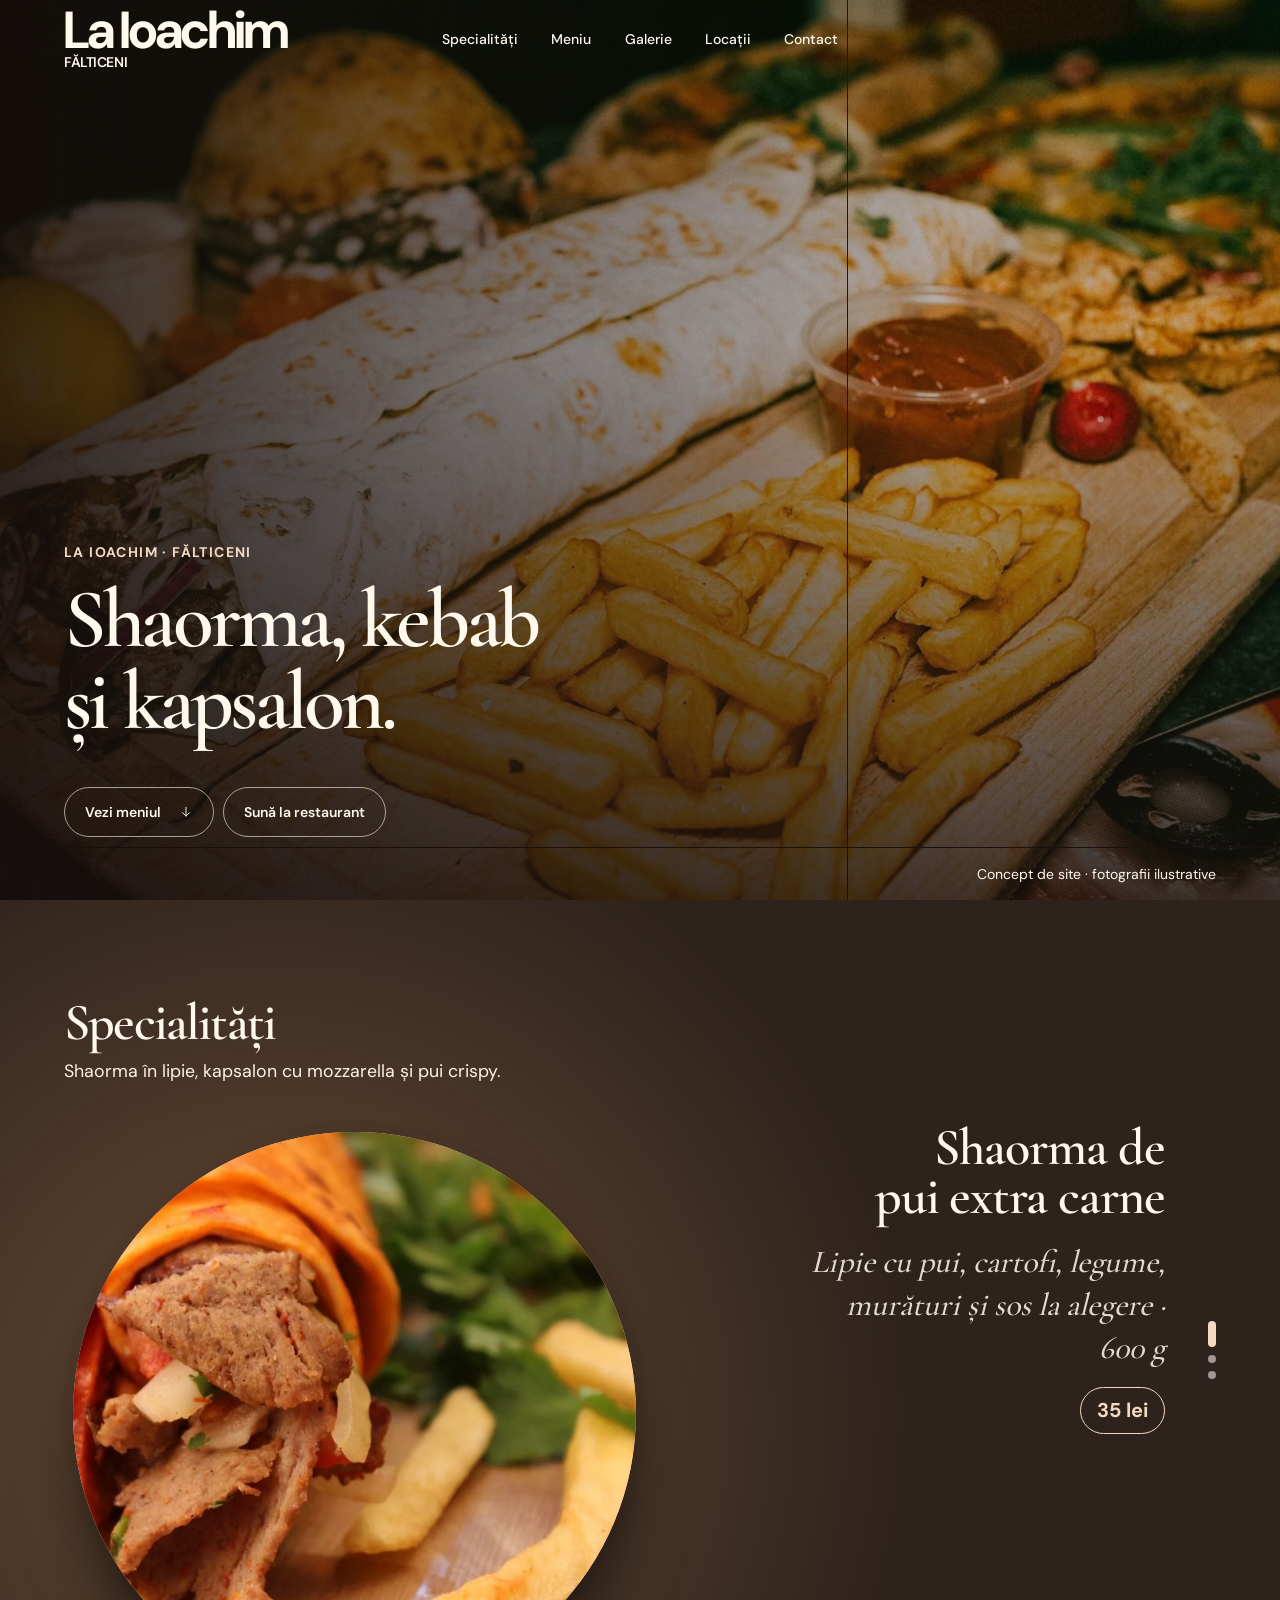
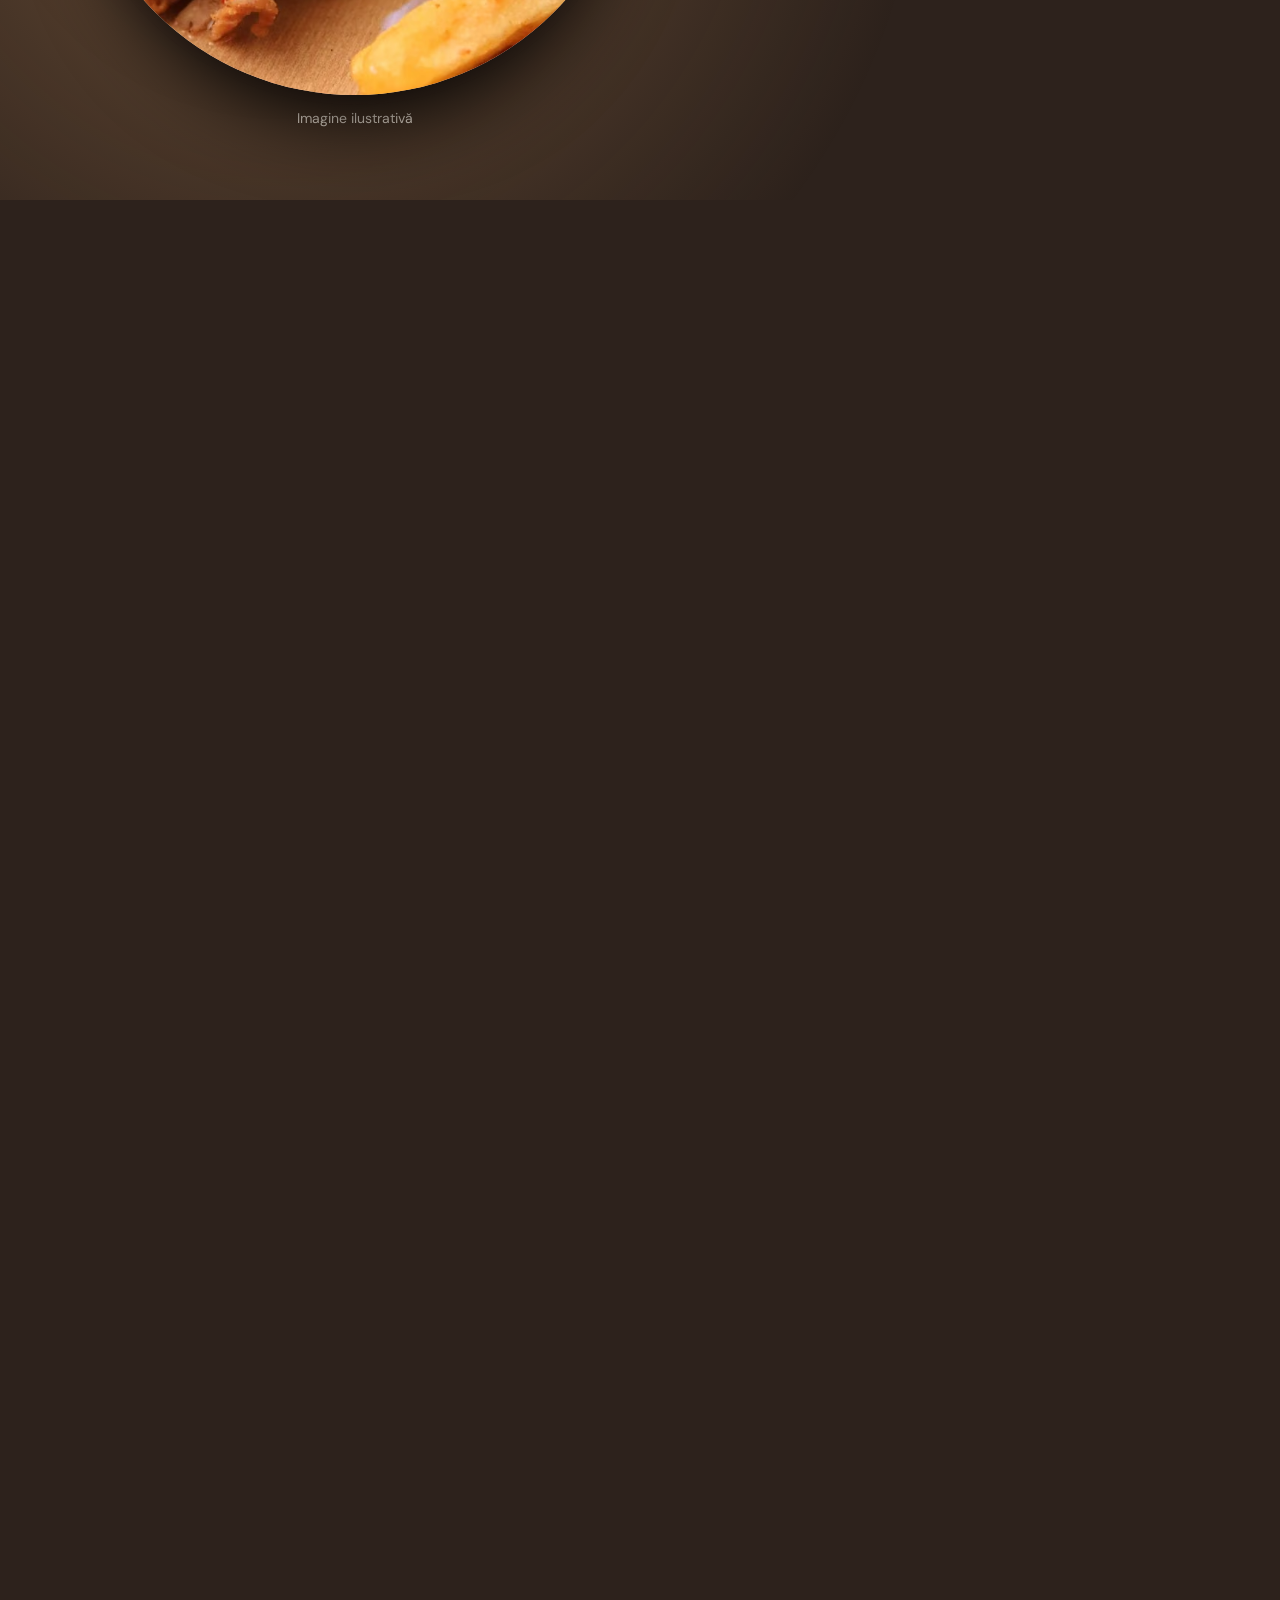
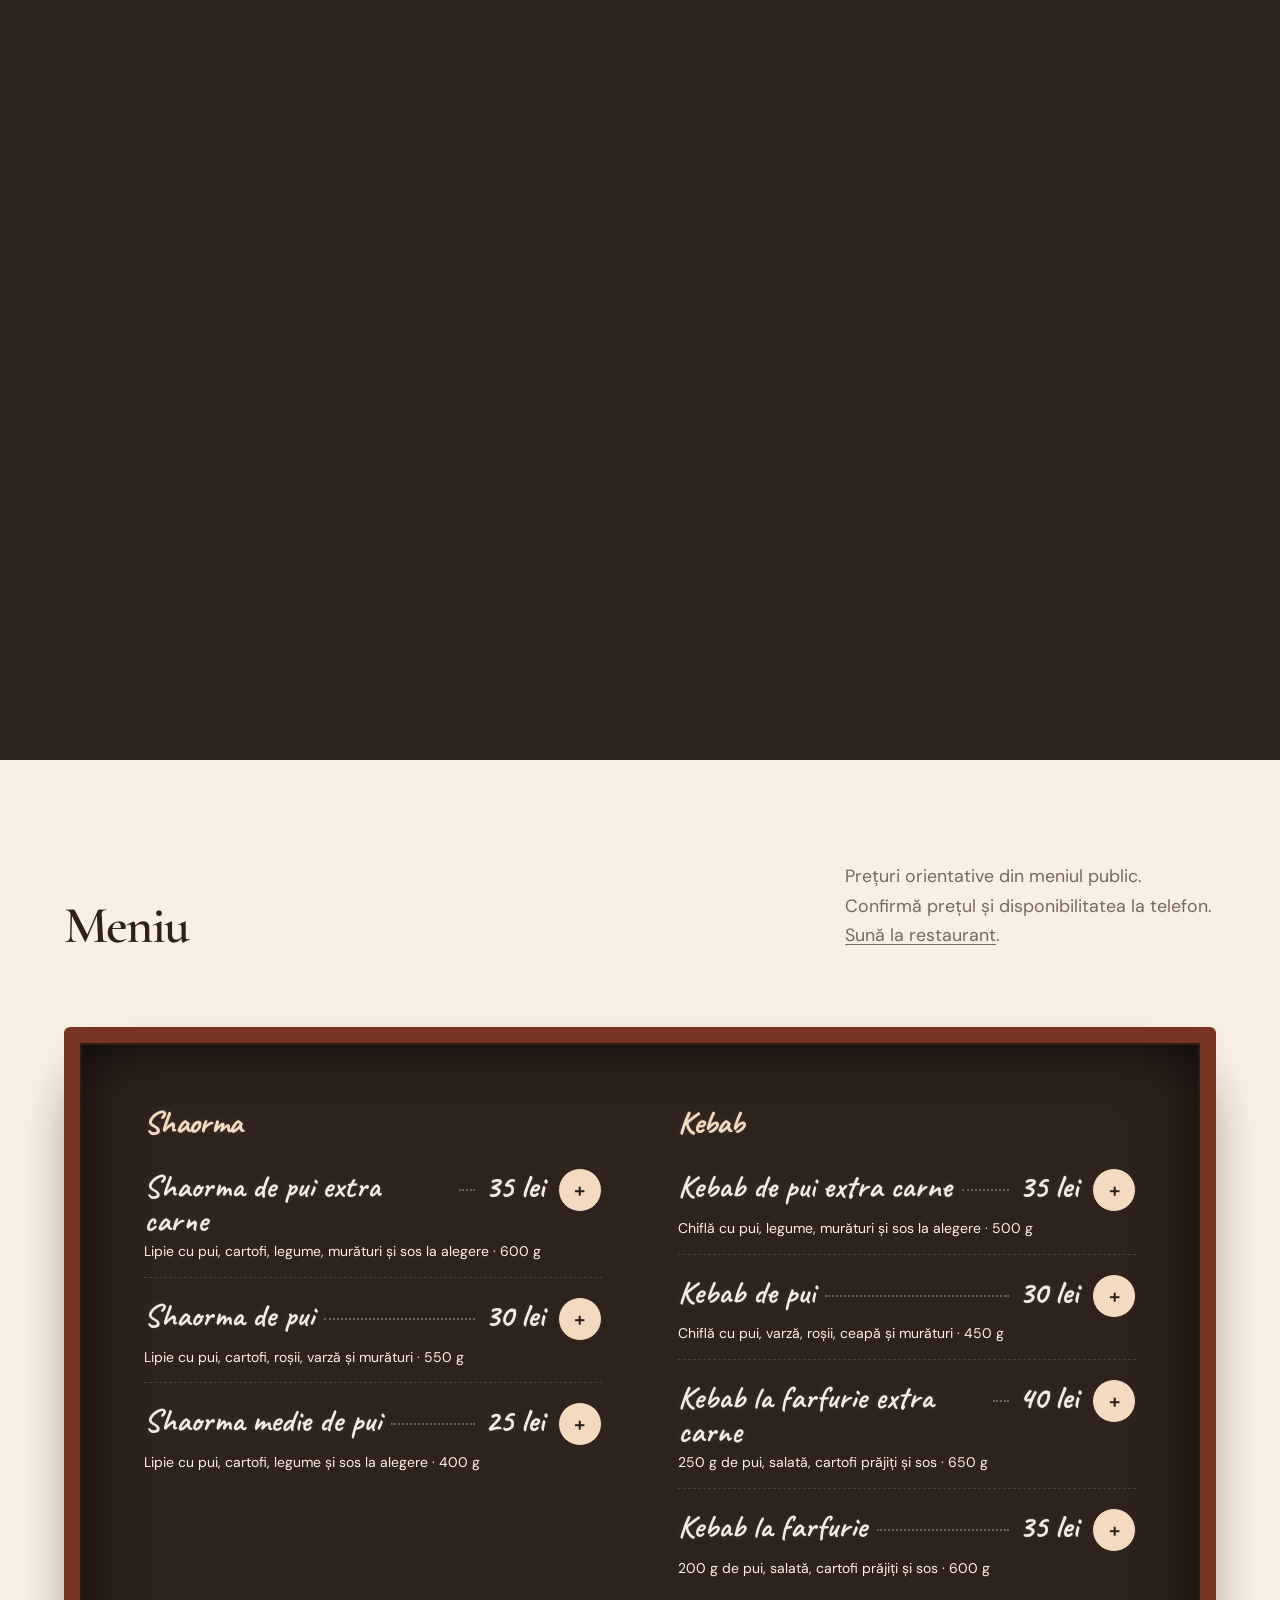
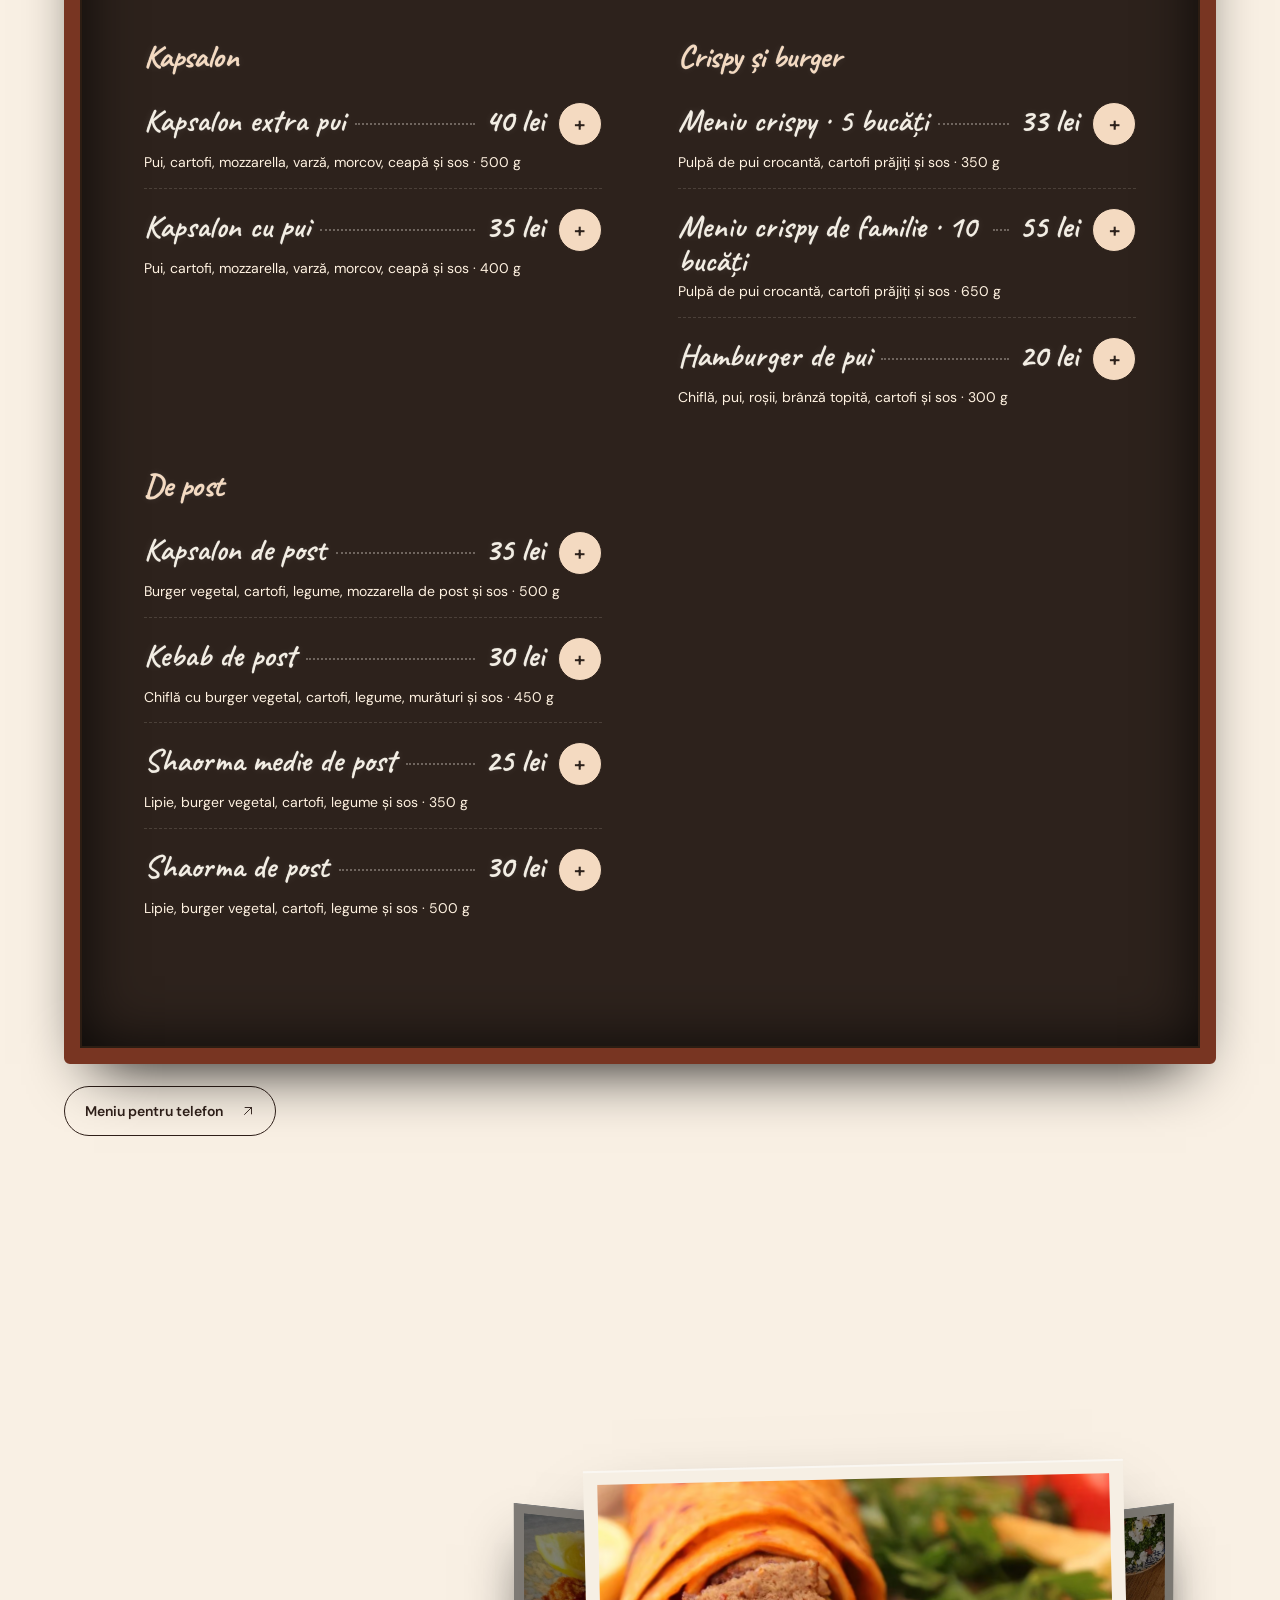
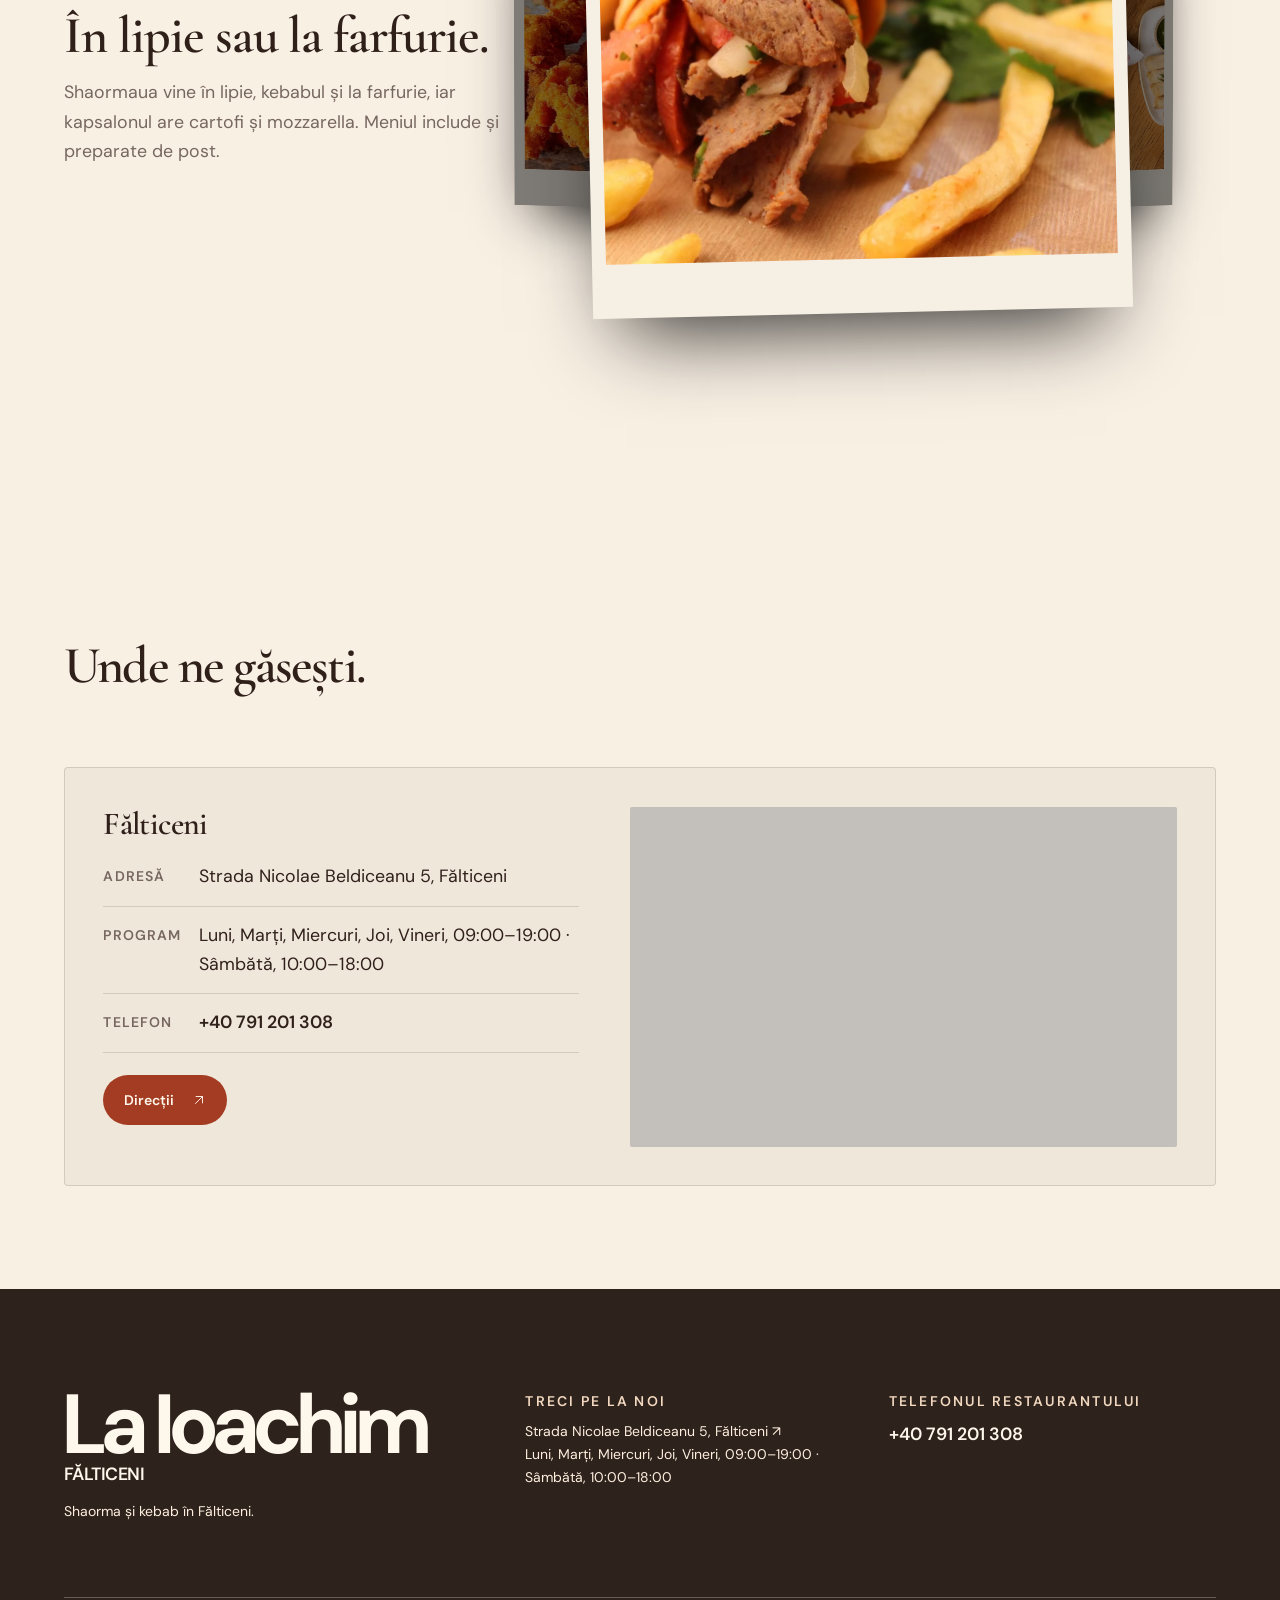
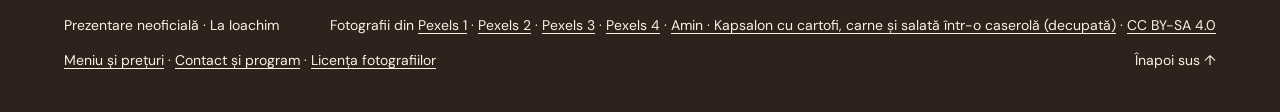
==== commit ec527122: "Adauga fotografii in sectiunea Specialitati" ====
--- a/index.html
+++ b/index.html
@@ -25,9 +25,9 @@
   <link rel="preload" as="image" imagesrcset="assets/img/restaurant/hero-480.avif 480w, assets/img/restaurant/hero-960.avif 960w, assets/img/restaurant/hero.avif 1800w" imagesizes="100vw" type="image/avif" media="(min-width: 641px)">
   <link rel="preload" href="assets/fonts/cormorant-ro.woff2" as="font" type="font/woff2" crossorigin>
   <link rel="stylesheet" href="assets/css/style.css?v=f88eb092">
-  
+  <link rel="stylesheet" href="assets/css/extra.css?v=a1b1a578">
   <link rel="stylesheet" href="assets/css/comenzi.css?v=02a798f9">
-  <link rel="stylesheet" href="assets/css/tema-site.css?v=3c3daca9">
+  <link rel="stylesheet" href="assets/css/tema-site.css?v=96e32f0d">
   <script id="program-dorohoi" type="application/json">[{"zile":["Monday","Tuesday","Wednesday","Thursday","Friday"],"deschide":"09:00","inchide":"19:00"},{"zile":["Saturday"],"deschide":"10:00","inchide":"18:00"}]</script>
   <script defer src="assets/js/main.js?v=62276c31" data-motion="assets/js/motion.js?v=0e676cb0"></script>
 </head>
@@ -37,7 +37,7 @@
     <div class="header-inner">
       <a class="wordmark" href="#sus"><span>La Ioachim</span><small>FĂLTICENI</small></a>
       <button type="button" class="nav-toggle" aria-haspopup="dialog" aria-controls="navigatie-mobila" hidden>Meniu <span aria-hidden="true"></span></button>
-      <nav class="desktop-nav" aria-label="Navigare principală"><a href="#meniu">Meniu</a><a href="#atelier">Galerie</a><a href="#locatii">Locații</a><a href="#contact">Contact</a></nav>
+      <nav class="desktop-nav" aria-label="Navigare principală"><a href="#specialitati">Specialități</a><a href="#meniu">Meniu</a><a href="#atelier">Galerie</a><a href="#locatii">Locații</a><a href="#contact">Contact</a></nav>
     </div>
   </header>
   <dialog class="mobile-nav" id="navigatie-mobila" aria-label="Navigare mobilă">
@@ -45,7 +45,7 @@
       <span class="wordmark" aria-hidden="true"><span>La Ioachim</span><small>FĂLTICENI</small></span>
       <form method="dialog"><button class="close-button" aria-label="Închide meniul" autofocus>×</button></form>
     </div>
-    <nav aria-label="Navigare principală"><a href="#meniu">Meniu</a><a href="#atelier">Galerie</a><a href="#locatii">Locații</a><a href="#contact">Contact</a></nav>
+    <nav aria-label="Navigare principală"><a href="#specialitati">Specialități</a><a href="#meniu">Meniu</a><a href="#atelier">Galerie</a><a href="#locatii">Locații</a><a href="#contact">Contact</a></nav>
     <a class="button button-dark" href="https://www.google.com/maps/dir/?api=1&amp;destination=Strada%20Nicolae%20Beldiceanu%205%2C%20F%C4%83lticeni">Cum ajungi <span aria-hidden="true">↗</span></a>
   </dialog>
 
@@ -71,7 +71,7 @@
       </div>
     </section>
 
-    
+    <section class="specials" id="specialitati" aria-labelledby="specials-title"><div class="specials-track" style="--count:3"><div class="specials-sticky"><div class="shell specials-inner"><div class="specials-head"><h2 id="specials-title">Specialități</h2><p>Shaorma în lipie, kapsalon cu mozzarella și pui crispy.</p></div><div class="specials-stage"><svg class="steam" viewBox="0 0 120 160" aria-hidden="true"><path d="M40 150c-14-20 14-34 0-56s12-36 0-60"/><path d="M62 150c-14-22 16-36 0-60s12-34 2-62"/><path d="M84 150c-12-18 12-32 0-52s10-30 0-52"/></svg><ul class="special-list"><li class="special" style="--i:0;--tint-own:#da9d65" data-tint="#da9d65"><div class="special-visual"><div class="special-photo"><picture><source type="image/avif" srcset="assets/img/restaurant/wrap-480.avif 480w, assets/img/restaurant/wrap.avif 1024w" sizes="(min-width: 900px) 46vw, 80vw"><img src="assets/img/restaurant/wrap.webp" srcset="assets/img/restaurant/wrap-480.webp 480w, assets/img/restaurant/wrap.webp 1024w" sizes="(min-width: 900px) 46vw, 80vw" width="1024" height="760" alt="Imagine ilustrativă. Lipie umplută, cu cartofi prăjiți" loading="lazy" decoding="async"></picture></div><small class="special-caption">Imagine ilustrativă</small></div><div class="special-copy"><h3>Shaorma de pui extra carne</h3><p>Lipie cu pui, cartofi, legume, murături și sos la alegere · 600 g</p><span class="price">35 lei</span></div></li><li class="special" style="--i:1;--tint-own:#b5bd78" data-tint="#b5bd78"><div class="special-visual"><div class="special-photo"><picture><source type="image/avif" srcset="assets/img/restaurant/kapsalon-480.avif 480w, assets/img/restaurant/kapsalon.avif 720w" sizes="(min-width: 900px) 46vw, 80vw"><img src="assets/img/restaurant/kapsalon.webp" srcset="assets/img/restaurant/kapsalon-480.webp 480w, assets/img/restaurant/kapsalon.webp 720w" sizes="(min-width: 900px) 46vw, 80vw" width="720" height="720" alt="Imagine ilustrativă. Kapsalon cu cartofi, carne și salată într-o caserolă" loading="lazy" decoding="async"></picture></div><small class="special-caption">Imagine ilustrativă</small></div><div class="special-copy"><h3>Kapsalon cu pui</h3><p>Pui, cartofi, mozzarella, varză, morcov, ceapă și sos · 400 g</p><span class="price">35 lei</span></div></li><li class="special" style="--i:2;--tint-own:#e0a172" data-tint="#e0a172"><div class="special-visual"><div class="special-photo"><picture><source type="image/avif" srcset="assets/img/restaurant/crispy-480.avif 480w, assets/img/restaurant/crispy.avif 1024w" sizes="(min-width: 900px) 46vw, 80vw"><img src="assets/img/restaurant/crispy.webp" srcset="assets/img/restaurant/crispy-480.webp 480w, assets/img/restaurant/crispy.webp 1024w" sizes="(min-width: 900px) 46vw, 80vw" width="1024" height="760" alt="Imagine ilustrativă. Pui crocant cu salată și sos" loading="lazy" decoding="async"></picture></div><small class="special-caption">Imagine ilustrativă</small></div><div class="special-copy"><h3>Meniu crispy · 5 bucăți</h3><p>Pulpă de pui crocantă, cartofi prăjiți și sos · 350 g</p><span class="price">33 lei</span></div></li></ul></div><div class="specials-dots" aria-hidden="true"><span style="--i:0"></span><span style="--i:1"></span><span style="--i:2"></span></div></div></div></div></section>
 
     <section class="section menu-section" id="meniu" aria-labelledby="menu-title">
       <div class="shell">
@@ -79,7 +79,7 @@
           <h2 id="menu-title">Meniu</h2>
           <p class="preview-menu-note">Prețuri orientative din meniul public. Confirmă prețul și disponibilitatea la telefon. <a href="tel:+40791201308">Sună la restaurant</a>.</p>
         </div>
-        <div class="chalkboard"><svg class="doodle doodle-cup" viewBox="0 0 120 100"><path pathLength="1" d="M22 40c20 2 40 2 58 0 1 10 1 18-2 26-6 14-48 14-54 0-3-8-3-16-2-26Z"/><path pathLength="1" d="M80 46c16-2 16 20-2 18"/><path pathLength="1" d="M8 84c30 8 74 8 104-1"/><path pathLength="1" d="M42 30c-7-8 7-12 0-21M58 30c-7-8 7-12 0-21"/></svg><svg class="doodle doodle-lemon" viewBox="0 0 100 100"><path pathLength="1" d="M50 8a42 42 0 1 1-.1 0Z"/><path pathLength="1" d="M50 18a32 32 0 1 1-.1 0Z"/><path pathLength="1" d="M50 18v64M18 50h64M27 27l46 46M73 27 27 73"/></svg><div class="board-filters" role="group" aria-label="Filtrează meniul"></div><div class="board-cols"><section class="board-group" data-category="shaorma"><h3>Shaorma</h3><ul class="board-list"><li class="board-item" data-pid="shaorma-de-pui-extra-carne" data-tags="" style="view-transition-name: produs-0"><div class="board-line"><span class="board-thumb" aria-hidden="true"><picture><source type="image/avif" srcset="assets/img/restaurant/wrap-480.avif 480w, assets/img/restaurant/wrap.avif 1024w" sizes="52px"><img src="assets/img/restaurant/wrap.webp" srcset="assets/img/restaurant/wrap-480.webp 480w, assets/img/restaurant/wrap.webp 1024w" sizes="52px" width="1024" height="760" alt="Imagine ilustrativă. Lipie umplută, cu cartofi prăjiți" loading="lazy" decoding="async"></picture></span><h4>Shaorma de pui extra carne</h4><span class="board-dots" aria-hidden="true"></span><span class="board-price">35 lei</span></div><p>Lipie cu pui, cartofi, legume, murături și sos la alegere · 600 g</p></li><li class="board-item" data-pid="shaorma-de-pui" data-tags="" style="view-transition-name: produs-1"><div class="board-line"><h4>Shaorma de pui</h4><span class="board-dots" aria-hidden="true"></span><span class="board-price">30 lei</span></div><p>Lipie cu pui, cartofi, roșii, varză și murături · 550 g</p></li><li class="board-item" data-pid="shaorma-medie-de-pui" data-tags="" style="view-transition-name: produs-2"><div class="board-line"><h4>Shaorma medie de pui</h4><span class="board-dots" aria-hidden="true"></span><span class="board-price">25 lei</span></div><p>Lipie cu pui, cartofi, legume și sos la alegere · 400 g</p></li></ul></section><section class="board-group" data-category="kebab"><h3>Kebab</h3><ul class="board-list"><li class="board-item" data-pid="kebab-de-pui-extra-carne" data-tags="" style="view-transition-name: produs-3"><div class="board-line"><h4>Kebab de pui extra carne</h4><span class="board-dots" aria-hidden="true"></span><span class="board-price">35 lei</span></div><p>Chiflă cu pui, legume, murături și sos la alegere · 500 g</p></li><li class="board-item" data-pid="kebab-de-pui" data-tags="" style="view-transition-name: produs-4"><div class="board-line"><h4>Kebab de pui</h4><span class="board-dots" aria-hidden="true"></span><span class="board-price">30 lei</span></div><p>Chiflă cu pui, varză, roșii, ceapă și murături · 450 g</p></li><li class="board-item" data-pid="kebab-la-farfurie-extra-carne" data-tags="" style="view-transition-name: produs-5"><div class="board-line"><span class="board-thumb" aria-hidden="true"><picture><source type="image/avif" srcset="assets/img/restaurant/plate-480.avif 480w, assets/img/restaurant/plate.avif 1024w" sizes="52px"><img src="assets/img/restaurant/plate.webp" srcset="assets/img/restaurant/plate-480.webp 480w, assets/img/restaurant/plate.webp 1024w" sizes="52px" width="1024" height="760" alt="Imagine ilustrativă. Lipii, salată și cartofi pe o masă" loading="lazy" decoding="async"></picture></span><h4>Kebab la farfurie extra carne</h4><span class="board-dots" aria-hidden="true"></span><span class="board-price">40 lei</span></div><p>250 g de pui, salată, cartofi prăjiți și sos · 650 g</p></li><li class="board-item" data-pid="kebab-la-farfurie" data-tags="" style="view-transition-name: produs-6"><div class="board-line"><h4>Kebab la farfurie</h4><span class="board-dots" aria-hidden="true"></span><span class="board-price">35 lei</span></div><p>200 g de pui, salată, cartofi prăjiți și sos · 600 g</p></li></ul></section><section class="board-group" data-category="kapsalon"><h3>Kapsalon</h3><ul class="board-list"><li class="board-item" data-pid="kapsalon-extra-pui" data-tags="" style="view-transition-name: produs-7"><div class="board-line"><h4>Kapsalon extra pui</h4><span class="board-dots" aria-hidden="true"></span><span class="board-price">40 lei</span></div><p>Pui, cartofi, mozzarella, varză, morcov, ceapă și sos · 500 g</p></li><li class="board-item" data-pid="kapsalon-cu-pui" data-tags="" style="view-transition-name: produs-8"><div class="board-line"><h4>Kapsalon cu pui</h4><span class="board-dots" aria-hidden="true"></span><span class="board-price">35 lei</span></div><p>Pui, cartofi, mozzarella, varză, morcov, ceapă și sos · 400 g</p></li></ul></section><section class="board-group" data-category="crispy"><h3>Crispy și burger</h3><ul class="board-list"><li class="board-item" data-pid="meniu-crispy-5-bucati" data-tags="" style="view-transition-name: produs-9"><div class="board-line"><span class="board-thumb" aria-hidden="true"><picture><source type="image/avif" srcset="assets/img/restaurant/crispy-480.avif 480w, assets/img/restaurant/crispy.avif 1024w" sizes="52px"><img src="assets/img/restaurant/crispy.webp" srcset="assets/img/restaurant/crispy-480.webp 480w, assets/img/restaurant/crispy.webp 1024w" sizes="52px" width="1024" height="760" alt="Imagine ilustrativă. Pui crocant cu salată și sos" loading="lazy" decoding="async"></picture></span><h4>Meniu crispy · 5 bucăți</h4><span class="board-dots" aria-hidden="true"></span><span class="board-price">33 lei</span></div><p>Pulpă de pui crocantă, cartofi prăjiți și sos · 350 g</p></li><li class="board-item" data-pid="meniu-crispy-de-familie-10-bucati" data-tags="" style="view-transition-name: produs-10"><div class="board-line"><h4>Meniu crispy de familie · 10 bucăți</h4><span class="board-dots" aria-hidden="true"></span><span class="board-price">55 lei</span></div><p>Pulpă de pui crocantă, cartofi prăjiți și sos · 650 g</p></li><li class="board-item" data-pid="hamburger-de-pui" data-tags="" style="view-transition-name: produs-11"><div class="board-line"><h4>Hamburger de pui</h4><span class="board-dots" aria-hidden="true"></span><span class="board-price">20 lei</span></div><p>Chiflă, pui, roșii, brânză topită, cartofi și sos · 300 g</p></li></ul></section><section class="board-group" data-category="de-post"><h3>De post</h3><ul class="board-list"><li class="board-item" data-pid="kapsalon-de-post" data-tags="" style="view-transition-name: produs-12"><div class="board-line"><h4>Kapsalon de post</h4><span class="board-dots" aria-hidden="true"></span><span class="board-price">35 lei</span></div><p>Burger vegetal, cartofi, legume, mozzarella de post și sos · 500 g</p></li><li class="board-item" data-pid="kebab-de-post" data-tags="" style="view-transition-name: produs-13"><div class="board-line"><h4>Kebab de post</h4><span class="board-dots" aria-hidden="true"></span><span class="board-price">30 lei</span></div><p>Chiflă cu burger vegetal, cartofi, legume, murături și sos · 450 g</p></li><li class="board-item" data-pid="shaorma-medie-de-post" data-tags="" style="view-transition-name: produs-14"><div class="board-line"><h4>Shaorma medie de post</h4><span class="board-dots" aria-hidden="true"></span><span class="board-price">25 lei</span></div><p>Lipie, burger vegetal, cartofi, legume și sos · 350 g</p></li><li class="board-item" data-pid="shaorma-de-post" data-tags="" style="view-transition-name: produs-15"><div class="board-line"><h4>Shaorma de post</h4><span class="board-dots" aria-hidden="true"></span><span class="board-price">30 lei</span></div><p>Lipie, burger vegetal, cartofi, legume și sos · 500 g</p></li></ul></section></div><p class="board-empty" hidden>Nimic pe filtrul ăsta. Încearcă altul.</p><p class="sr-only" role="status" aria-live="polite" data-board-status></p></div>
+        <div class="chalkboard"><svg class="doodle doodle-cup" viewBox="0 0 120 100"><path pathLength="1" d="M22 40c20 2 40 2 58 0 1 10 1 18-2 26-6 14-48 14-54 0-3-8-3-16-2-26Z"/><path pathLength="1" d="M80 46c16-2 16 20-2 18"/><path pathLength="1" d="M8 84c30 8 74 8 104-1"/><path pathLength="1" d="M42 30c-7-8 7-12 0-21M58 30c-7-8 7-12 0-21"/></svg><svg class="doodle doodle-lemon" viewBox="0 0 100 100"><path pathLength="1" d="M50 8a42 42 0 1 1-.1 0Z"/><path pathLength="1" d="M50 18a32 32 0 1 1-.1 0Z"/><path pathLength="1" d="M50 18v64M18 50h64M27 27l46 46M73 27 27 73"/></svg><div class="board-filters" role="group" aria-label="Filtrează meniul"></div><div class="board-cols"><section class="board-group" data-category="shaorma"><h3>Shaorma</h3><ul class="board-list"><li class="board-item" data-pid="shaorma-de-pui-extra-carne" data-tags="" style="view-transition-name: produs-0"><div class="board-line"><span class="board-thumb" aria-hidden="true"><picture><source type="image/avif" srcset="assets/img/restaurant/wrap-480.avif 480w, assets/img/restaurant/wrap.avif 1024w" sizes="52px"><img src="assets/img/restaurant/wrap.webp" srcset="assets/img/restaurant/wrap-480.webp 480w, assets/img/restaurant/wrap.webp 1024w" sizes="52px" width="1024" height="760" alt="Imagine ilustrativă. Lipie umplută, cu cartofi prăjiți" loading="lazy" decoding="async"></picture></span><h4>Shaorma de pui extra carne</h4><span class="board-dots" aria-hidden="true"></span><span class="board-price">35 lei</span></div><p>Lipie cu pui, cartofi, legume, murături și sos la alegere · 600 g</p></li><li class="board-item" data-pid="shaorma-de-pui" data-tags="" style="view-transition-name: produs-1"><div class="board-line"><h4>Shaorma de pui</h4><span class="board-dots" aria-hidden="true"></span><span class="board-price">30 lei</span></div><p>Lipie cu pui, cartofi, roșii, varză și murături · 550 g</p></li><li class="board-item" data-pid="shaorma-medie-de-pui" data-tags="" style="view-transition-name: produs-2"><div class="board-line"><h4>Shaorma medie de pui</h4><span class="board-dots" aria-hidden="true"></span><span class="board-price">25 lei</span></div><p>Lipie cu pui, cartofi, legume și sos la alegere · 400 g</p></li></ul></section><section class="board-group" data-category="kebab"><h3>Kebab</h3><ul class="board-list"><li class="board-item" data-pid="kebab-de-pui-extra-carne" data-tags="" style="view-transition-name: produs-3"><div class="board-line"><h4>Kebab de pui extra carne</h4><span class="board-dots" aria-hidden="true"></span><span class="board-price">35 lei</span></div><p>Chiflă cu pui, legume, murături și sos la alegere · 500 g</p></li><li class="board-item" data-pid="kebab-de-pui" data-tags="" style="view-transition-name: produs-4"><div class="board-line"><h4>Kebab de pui</h4><span class="board-dots" aria-hidden="true"></span><span class="board-price">30 lei</span></div><p>Chiflă cu pui, varză, roșii, ceapă și murături · 450 g</p></li><li class="board-item" data-pid="kebab-la-farfurie-extra-carne" data-tags="" style="view-transition-name: produs-5"><div class="board-line"><span class="board-thumb" aria-hidden="true"><picture><source type="image/avif" srcset="assets/img/restaurant/plate-480.avif 480w, assets/img/restaurant/plate.avif 1024w" sizes="52px"><img src="assets/img/restaurant/plate.webp" srcset="assets/img/restaurant/plate-480.webp 480w, assets/img/restaurant/plate.webp 1024w" sizes="52px" width="1024" height="760" alt="Imagine ilustrativă. Lipii, salată și cartofi pe o masă" loading="lazy" decoding="async"></picture></span><h4>Kebab la farfurie extra carne</h4><span class="board-dots" aria-hidden="true"></span><span class="board-price">40 lei</span></div><p>250 g de pui, salată, cartofi prăjiți și sos · 650 g</p></li><li class="board-item" data-pid="kebab-la-farfurie" data-tags="" style="view-transition-name: produs-6"><div class="board-line"><h4>Kebab la farfurie</h4><span class="board-dots" aria-hidden="true"></span><span class="board-price">35 lei</span></div><p>200 g de pui, salată, cartofi prăjiți și sos · 600 g</p></li></ul></section><section class="board-group" data-category="kapsalon"><h3>Kapsalon</h3><ul class="board-list"><li class="board-item" data-pid="kapsalon-extra-pui" data-tags="" style="view-transition-name: produs-7"><div class="board-line"><h4>Kapsalon extra pui</h4><span class="board-dots" aria-hidden="true"></span><span class="board-price">40 lei</span></div><p>Pui, cartofi, mozzarella, varză, morcov, ceapă și sos · 500 g</p></li><li class="board-item" data-pid="kapsalon-cu-pui" data-tags="" style="view-transition-name: produs-8"><div class="board-line"><span class="board-thumb" aria-hidden="true"><picture><source type="image/avif" srcset="assets/img/restaurant/kapsalon-480.avif 480w, assets/img/restaurant/kapsalon.avif 720w" sizes="52px"><img src="assets/img/restaurant/kapsalon.webp" srcset="assets/img/restaurant/kapsalon-480.webp 480w, assets/img/restaurant/kapsalon.webp 720w" sizes="52px" width="720" height="720" alt="Imagine ilustrativă. Kapsalon cu cartofi, carne și salată într-o caserolă" loading="lazy" decoding="async"></picture></span><h4>Kapsalon cu pui</h4><span class="board-dots" aria-hidden="true"></span><span class="board-price">35 lei</span></div><p>Pui, cartofi, mozzarella, varză, morcov, ceapă și sos · 400 g</p></li></ul></section><section class="board-group" data-category="crispy"><h3>Crispy și burger</h3><ul class="board-list"><li class="board-item" data-pid="meniu-crispy-5-bucati" data-tags="" style="view-transition-name: produs-9"><div class="board-line"><span class="board-thumb" aria-hidden="true"><picture><source type="image/avif" srcset="assets/img/restaurant/crispy-480.avif 480w, assets/img/restaurant/crispy.avif 1024w" sizes="52px"><img src="assets/img/restaurant/crispy.webp" srcset="assets/img/restaurant/crispy-480.webp 480w, assets/img/restaurant/crispy.webp 1024w" sizes="52px" width="1024" height="760" alt="Imagine ilustrativă. Pui crocant cu salată și sos" loading="lazy" decoding="async"></picture></span><h4>Meniu crispy · 5 bucăți</h4><span class="board-dots" aria-hidden="true"></span><span class="board-price">33 lei</span></div><p>Pulpă de pui crocantă, cartofi prăjiți și sos · 350 g</p></li><li class="board-item" data-pid="meniu-crispy-de-familie-10-bucati" data-tags="" style="view-transition-name: produs-10"><div class="board-line"><h4>Meniu crispy de familie · 10 bucăți</h4><span class="board-dots" aria-hidden="true"></span><span class="board-price">55 lei</span></div><p>Pulpă de pui crocantă, cartofi prăjiți și sos · 650 g</p></li><li class="board-item" data-pid="hamburger-de-pui" data-tags="" style="view-transition-name: produs-11"><div class="board-line"><h4>Hamburger de pui</h4><span class="board-dots" aria-hidden="true"></span><span class="board-price">20 lei</span></div><p>Chiflă, pui, roșii, brânză topită, cartofi și sos · 300 g</p></li></ul></section><section class="board-group" data-category="de-post"><h3>De post</h3><ul class="board-list"><li class="board-item" data-pid="kapsalon-de-post" data-tags="" style="view-transition-name: produs-12"><div class="board-line"><h4>Kapsalon de post</h4><span class="board-dots" aria-hidden="true"></span><span class="board-price">35 lei</span></div><p>Burger vegetal, cartofi, legume, mozzarella de post și sos · 500 g</p></li><li class="board-item" data-pid="kebab-de-post" data-tags="" style="view-transition-name: produs-13"><div class="board-line"><h4>Kebab de post</h4><span class="board-dots" aria-hidden="true"></span><span class="board-price">30 lei</span></div><p>Chiflă cu burger vegetal, cartofi, legume, murături și sos · 450 g</p></li><li class="board-item" data-pid="shaorma-medie-de-post" data-tags="" style="view-transition-name: produs-14"><div class="board-line"><h4>Shaorma medie de post</h4><span class="board-dots" aria-hidden="true"></span><span class="board-price">25 lei</span></div><p>Lipie, burger vegetal, cartofi, legume și sos · 350 g</p></li><li class="board-item" data-pid="shaorma-de-post" data-tags="" style="view-transition-name: produs-15"><div class="board-line"><h4>Shaorma de post</h4><span class="board-dots" aria-hidden="true"></span><span class="board-price">30 lei</span></div><p>Lipie, burger vegetal, cartofi, legume și sos · 500 g</p></li></ul></section></div><p class="board-empty" hidden>Nimic pe filtrul ăsta. Încearcă altul.</p><p class="sr-only" role="status" aria-live="polite" data-board-status></p></div>
         <p class="preview-qr-link"><a class="button button-outline" href="meniu.html">Meniu pentru telefon <svg class="arrow-icon" viewBox="0 0 24 24" fill="none" stroke="currentColor" stroke-width="1.6" stroke-linecap="round" stroke-linejoin="round" aria-hidden="true"><path d="M6 18 18 6M7 6h11v11"/></svg></a></p>
       </div>
     </section>
@@ -129,7 +129,7 @@
           <ul class="contact-links"></ul>
         </div>
       </div>
-      <div class="footer-base"><p>Prezentare neoficială · La Ioachim</p><p class="photo-credits">Fotografii din <a href="https://www.pexels.com/photo/15202777/">Pexels 1</a> · <a href="https://www.pexels.com/photo/34106235/">Pexels 2</a> · <a href="https://www.pexels.com/photo/25856533/">Pexels 3</a> · <a href="https://www.pexels.com/photo/27497770/">Pexels 4</a></p><p class="preview-source"><a href="https://www.shaormap.ro/falticeni/la-ioachim/meniu">Meniu și prețuri</a> · <a href="https://www.shaormap.ro/falticeni/la-ioachim">Contact și program</a> · <a href="https://www.pexels.com/license/">Licența fotografiilor</a></p><a href="#sus">Înapoi sus <span aria-hidden="true">↑</span></a></div>
+      <div class="footer-base"><p>Prezentare neoficială · La Ioachim</p><p class="photo-credits">Fotografii din <a href="https://www.pexels.com/photo/15202777/">Pexels 1</a> · <a href="https://www.pexels.com/photo/34106235/">Pexels 2</a> · <a href="https://www.pexels.com/photo/25856533/">Pexels 3</a> · <a href="https://www.pexels.com/photo/27497770/">Pexels 4</a> · <a href="https://commons.wikimedia.org/wiki/File:Kapsalon_dutch_meal.jpg">Amin · Kapsalon cu cartofi, carne și salată într-o caserolă (decupată)</a> · <a href="https://creativecommons.org/licenses/by-sa/4.0/">CC BY-SA 4.0</a></p><p class="preview-source"><a href="https://www.shaormap.ro/falticeni/la-ioachim/meniu">Meniu și prețuri</a> · <a href="https://www.shaormap.ro/falticeni/la-ioachim">Contact și program</a> · <a href="https://www.pexels.com/license/">Licența fotografiilor</a></p><a href="#sus">Înapoi sus <span aria-hidden="true">↑</span></a></div>
     </div>
   </footer>
 
@@ -139,7 +139,7 @@
   </div>
 
   
-  
+  <script defer src="assets/js/extra.js?v=c9b80ef7"></script>
   <script id="comenzi-config" type="application/json">{"produse":{"shaorma-de-pui-extra-carne":{"nume":"Shaorma de pui extra carne","pret":35.0,"cat":"shaorma","descriere":"Lipie cu pui, cartofi, legume, murături și sos la alegere · 600 g","grupuri":[]},"shaorma-de-pui":{"nume":"Shaorma de pui","pret":30.0,"cat":"shaorma","descriere":"Lipie cu pui, cartofi, roșii, varză și murături · 550 g","grupuri":[]},"shaorma-medie-de-pui":{"nume":"Shaorma medie de pui","pret":25.0,"cat":"shaorma","descriere":"Lipie cu pui, cartofi, legume și sos la alegere · 400 g","grupuri":[]},"kebab-de-pui-extra-carne":{"nume":"Kebab de pui extra carne","pret":35.0,"cat":"kebab","descriere":"Chiflă cu pui, legume, murături și sos la alegere · 500 g","grupuri":[]},"kebab-de-pui":{"nume":"Kebab de pui","pret":30.0,"cat":"kebab","descriere":"Chiflă cu pui, varză, roșii, ceapă și murături · 450 g","grupuri":[]},"kebab-la-farfurie-extra-carne":{"nume":"Kebab la farfurie extra carne","pret":40.0,"cat":"kebab","descriere":"250 g de pui, salată, cartofi prăjiți și sos · 650 g","grupuri":[]},"kebab-la-farfurie":{"nume":"Kebab la farfurie","pret":35.0,"cat":"kebab","descriere":"200 g de pui, salată, cartofi prăjiți și sos · 600 g","grupuri":[]},"kapsalon-extra-pui":{"nume":"Kapsalon extra pui","pret":40.0,"cat":"kapsalon","descriere":"Pui, cartofi, mozzarella, varză, morcov, ceapă și sos · 500 g","grupuri":[]},"kapsalon-cu-pui":{"nume":"Kapsalon cu pui","pret":35.0,"cat":"kapsalon","descriere":"Pui, cartofi, mozzarella, varză, morcov, ceapă și sos · 400 g","grupuri":[]},"meniu-crispy-5-bucati":{"nume":"Meniu crispy · 5 bucăți","pret":33.0,"cat":"crispy","descriere":"Pulpă de pui crocantă, cartofi prăjiți și sos · 350 g","grupuri":[]},"meniu-crispy-de-familie-10-bucati":{"nume":"Meniu crispy de familie · 10 bucăți","pret":55.0,"cat":"crispy","descriere":"Pulpă de pui crocantă, cartofi prăjiți și sos · 650 g","grupuri":[]},"hamburger-de-pui":{"nume":"Hamburger de pui","pret":20.0,"cat":"crispy","descriere":"Chiflă, pui, roșii, brânză topită, cartofi și sos · 300 g","grupuri":[]},"kapsalon-de-post":{"nume":"Kapsalon de post","pret":35.0,"cat":"de-post","descriere":"Burger vegetal, cartofi, legume, mozzarella de post și sos · 500 g","grupuri":[]},"kebab-de-post":{"nume":"Kebab de post","pret":30.0,"cat":"de-post","descriere":"Chiflă cu burger vegetal, cartofi, legume, murături și sos · 450 g","grupuri":[]},"shaorma-medie-de-post":{"nume":"Shaorma medie de post","pret":25.0,"cat":"de-post","descriere":"Lipie, burger vegetal, cartofi, legume și sos · 350 g","grupuri":[]},"shaorma-de-post":{"nume":"Shaorma de post","pret":30.0,"cat":"de-post","descriere":"Lipie, burger vegetal, cartofi, legume și sos · 500 g","grupuri":[]}},"grupuri":{},"categorii":{},"ridicare":{},"livrare":{"activ":false},"exemple":false,"program":[{"zile":["Monday","Tuesday","Wednesday","Thursday","Friday"],"deschide":"09:00","inchide":"19:00"},{"zile":["Saturday"],"deschide":"10:00","inchide":"18:00"}],"telefon":"+40 791 201 308","tel":"tel:+40791201308","supabaseUrl":"","supabaseCheie":"","prezentare":true,"plata":""}</script><script defer src="assets/js/comenzi.js?v=f7cf1579"></script>
 </body>
 </html>
--- a/assets/css/extra.css
+++ b/assets/css/extra.css
@@ -0,0 +1,231 @@
+/* Secțiunile propuse: specialități, colțul de lucru, voucher, roată, card de fidelitate. */
+
+/* Specialitățile casei.
+   Fără script: trei produse rotunde pe un rând. Cu script: secțiunea stă pe loc și produsele
+   trec pe rând prin centru, legate de derulare. Pe calculator poza e mare în stânga și textul în dreapta. */
+.specials { position: relative; --tint: #c08a5e; --photo: clamp(200px, 60vw, 380px); }
+.specials-inner { display: grid; gap: clamp(28px, 4vw, 48px); padding-block: clamp(72px, 9vw, 128px); }
+.specials-head { position: relative; z-index: 12; display: grid; gap: 10px; justify-items: center; text-align: center; }
+.specials-head p { max-width: 40ch; color: var(--muted); }
+.specials-stage { position: relative; }
+.special-list { display: grid; gap: 48px; justify-items: center; }
+.special { display: grid; justify-items: center; gap: 20px; text-align: center; }
+.special-visual { position: relative; width: var(--photo); }
+.special-photo { position: relative; width: var(--photo); aspect-ratio: 1; overflow: hidden; border-radius: 50%; container-type: inline-size; background: color-mix(in oklab, var(--accent) 22%, var(--paper)); box-shadow: 0 0 0 10px color-mix(in oklab, var(--ink) 5%, transparent), 0 50px 80px -30px #000; }
+.special-photo picture, .special-photo img { display: block; width: 100%; height: 100%; object-fit: cover; }
+.special-photo.is-type { display: grid; place-items: center; background: radial-gradient(circle at 35% 30%, #c8e6a8, #6fa86a 75%); color: #13240f; }
+.special-photo.is-type span { width: 70%; font: italic 600 12cqi/1 var(--serif); text-align: center; text-wrap: balance; }
+.special-caption { display: block; margin-top: 12px; color: var(--muted); font-size: var(--fs-xs); text-align: center; }
+.special-copy { display: grid; justify-items: center; gap: 8px; max-width: 30ch; }
+.special-copy h3 { font-size: var(--fs-xl); line-height: 1; }
+.special-copy p { color: var(--muted); }
+.special-copy .price { color: var(--oak); font-weight: 700; font-size: var(--fs-sm); }
+.floaters { display: none; }
+.steam, .specials-dots { display: none; }
+@media (min-width: 900px) {
+  .specials { --photo: min(25vw, 380px); }
+  .special-list { grid-template-columns: repeat(3, minmax(0, 1fr)); align-items: start; }
+}
+@media (max-width: 899px) {
+  .special-list { gap: 0; }
+  .special { width: 100%; padding-block: 30px; }
+  .special + .special { border-top: 1px solid var(--line); }
+}
+
+/* Mod derulare */
+.specials.is-scrolly .specials-track { height: calc(100svh * (var(--count) + .4)); }
+.specials.is-scrolly .specials-sticky { position: sticky; top: 0; height: 100svh; overflow: hidden; display: grid; align-items: center; }
+.specials.is-scrolly .specials-sticky::before { content: ""; position: absolute; inset: -20%; z-index: -1; background: radial-gradient(circle at var(--glow-x, 50%) 55%, color-mix(in oklab, var(--tint) 34%, transparent), transparent 45%); pointer-events: none; }
+.specials.is-scrolly .specials-inner { padding-block: 84px calc(70px + env(safe-area-inset-bottom)); gap: 10px; }
+.specials.is-scrolly .specials-head h2 { font-size: var(--fs-xl); }
+.specials.is-scrolly .specials-stage { height: calc(min(66vw, 320px) + 310px); }
+.specials.is-scrolly .special-list { display: block; height: 100%; }
+.specials.is-scrolly .special { position: absolute; left: 50%; top: 0; width: min(90vw, 520px); margin-left: calc(min(90vw, 520px) / -2); gap: 16px; }
+.specials.is-scrolly { --photo: min(66vw, 320px); }
+.specials.is-scrolly .special-visual, .specials.is-scrolly .special-copy { will-change: transform, opacity; }
+.specials.is-scrolly .floaters { display: block; position: absolute; inset: 0; pointer-events: none; }
+.floater { position: absolute; left: 50%; top: 50%; width: var(--s); margin: calc(var(--s) / -2) 0 0 calc(var(--s) / -2); transform: rotate(var(--a)) translateX(calc(var(--r) * var(--photo) / 2)) rotate(calc(var(--a) * -1)); }
+.floater svg { display: block; width: 100%; filter: drop-shadow(0 6px 8px #0008); animation: float 4.5s ease-in-out infinite alternate; animation-delay: calc(var(--k) * -.8s); }
+@keyframes float { from { translate: 0 -5px; rotate: -8deg; } to { translate: 0 5px; rotate: 10deg; } }
+.specials.is-scrolly .steam { display: block; position: absolute; left: 50%; top: -4%; z-index: 2; width: clamp(70px, 9vw, 110px); translate: -50% 0; fill: none; stroke: #f5eee4; stroke-width: 3; stroke-linecap: round; opacity: .5; pointer-events: none; }
+.steam path { stroke-dasharray: 60 140; animation: steam 3.2s ease-in-out infinite; }
+.steam path:nth-child(2) { animation-delay: .9s; }
+.steam path:nth-child(3) { animation-delay: 1.7s; }
+@keyframes steam { 0% { stroke-dashoffset: 0; opacity: 0; } 30% { opacity: .9; } 100% { stroke-dashoffset: -200; opacity: 0; } }
+.specials.is-scrolly .specials-dots { display: flex; justify-content: center; gap: 8px; position: relative; z-index: 3; }
+.specials-dots span { width: 8px; height: 8px; border-radius: 999px; background: color-mix(in oklab, var(--ink) 25%, transparent); transition: width .3s var(--ease-out), background-color .3s var(--ease-out); }
+.specials-dots span.is-on { width: 26px; background: var(--oak); }
+
+/* Calculator: poza mare în stânga, textul mare în dreapta, vecinii intră de sus și de jos. */
+@media (min-width: 900px) {
+  .specials.is-scrolly .specials-inner { padding-block: 92px 28px; }
+  .specials.is-scrolly .specials-head { justify-items: start; text-align: left; }
+  .specials.is-scrolly .specials-stage { height: min(calc(100svh - 230px), 680px); }
+  .specials.is-scrolly .special { inset: 0; left: 0; width: auto; margin: 0; grid-template-columns: minmax(0, 1.15fr) minmax(0, 1fr); align-items: center; justify-items: center; column-gap: clamp(32px, 5vw, 80px); text-align: left; }
+  .specials.is-scrolly { --photo: min(calc(100svh - 260px), 44vw, 620px); }
+  .specials.is-scrolly .special-copy { justify-self: start; justify-items: start; max-width: 22ch; gap: 14px; }
+  .specials.is-scrolly .special-copy h3 { font-size: var(--fs-2xl); line-height: .95; }
+  .specials.is-scrolly .special-copy p { font-size: var(--fs-sm); }
+  .specials.is-scrolly .special-copy .price { font-size: var(--fs-md); }
+  .specials.is-scrolly .steam { left: 28.5%; top: -2%; }
+  .specials.is-scrolly .specials-dots { position: absolute; right: var(--edge); top: 50%; flex-direction: column; translate: 0 -50%; }
+  .specials-dots span.is-on { width: 8px; height: 26px; }
+}
+.special-giant { display: none; }
+.specials.is-scrolly .special-giant { display: block; position: absolute; left: 50%; top: 38%; z-index: 0; font: 600 var(--fs-2xl)/.8 var(--serif); letter-spacing: -.03em; text-transform: uppercase; white-space: nowrap; color: color-mix(in oklab, var(--tint-own) 26%, transparent); pointer-events: none; will-change: transform, opacity; }
+.specials.is-scrolly .special-visual { z-index: 1; }
+.specials.is-scrolly .special-copy { position: relative; z-index: 2; }
+.specials.is-scrolly .special-copy .price { padding: 6px 16px; border: 1.5px solid currentColor; border-radius: 999px; }
+@media (min-width: 900px) {
+  .specials.is-scrolly .special-giant { left: 50%; top: 50%; font-size: var(--fs-3xl); }
+  .specials.is-scrolly .special-copy h3 { font-size: var(--fs-xl); }
+  .specials.is-scrolly .special-copy p { max-width: 30ch; }
+}
+/* Textul specialităților: eticheta mică, descrierea mare în serif italic, totul în dreapta sus. */
+.special-kicker { font: 700 var(--fs-xs) var(--sans); letter-spacing: .2em; text-transform: uppercase; color: var(--tint-own, var(--oak)); }
+.specials.is-scrolly .special-copy p { font: italic 400 var(--fs-md)/1.35 var(--serif); color: color-mix(in oklab, var(--cream, #f3e9dc) 86%, transparent); max-width: 32ch; }
+@media (min-width: 900px) {
+  .specials.is-scrolly .special-copy { align-self: start; justify-self: end; justify-items: end; text-align: right; margin-top: clamp(8px, 3vh, 32px); margin-right: clamp(24px, 4vw, 72px); max-width: 30ch; gap: 18px; }
+  .specials.is-scrolly .special-copy p { font-size: var(--fs-lg); max-width: 26ch; }
+  .special-kicker { font-size: var(--fs-xs); }
+}
+@media (prefers-reduced-motion: reduce) { .steam path, .floater svg { animation: none; } }
+
+/* Oferte: trei plăci egale. */
+.offer-grid { display: grid; grid-template-columns: minmax(0, 1fr); gap: clamp(16px, 2vw, 24px); }
+.offer { min-width: 0; display: grid; grid-template-columns: minmax(0, 1fr); align-content: start; justify-items: start; gap: 16px; padding: clamp(24px, 3vw, 36px); border: 1px solid var(--line); border-radius: 10px; background: color-mix(in oklab, var(--ink) 4%, var(--paper)); }
+.offer h3 { font-size: var(--fs-lg); line-height: 1.05; }
+.offer > p { color: var(--muted); }
+.offer small { color: var(--muted); font-size: var(--fs-xs); }
+@media (min-width: 900px) {
+  .offer-wheel { grid-template-columns: minmax(0, 1fr) minmax(0, 440px); column-gap: clamp(32px, 6vw, 96px); align-items: center; align-content: center; }
+  .offer-wheel > :not(.wheel-wrap) { grid-column: 1; }
+  .offer-wheel .wheel-wrap { grid-column: 2; grid-row: 1 / span 6; justify-self: end; width: 100%; max-width: 440px; }
+  .offer-wheel h3 { font-size: var(--fs-xl); }
+}
+
+/* Voucherul arată ca un bon rupt, cu cod QR. */
+.ticket { display: grid; grid-template-columns: 96px 1fr; gap: 16px; align-items: center; width: 100%; padding: 16px; border-radius: 10px; color: var(--espresso); background: var(--cream);
+  -webkit-mask: radial-gradient(circle 9px at 0 50%, #0000 98%, #000) left / 51% 100% no-repeat, radial-gradient(circle 9px at 100% 50%, #0000 98%, #000) right / 51% 100% no-repeat;
+          mask: radial-gradient(circle 9px at 0 50%, #0000 98%, #000) left / 51% 100% no-repeat, radial-gradient(circle 9px at 100% 50%, #0000 98%, #000) right / 51% 100% no-repeat; }
+.ticket[hidden] { display: none; }
+.ticket-qr svg { display: block; width: 96px; height: 96px; }
+.ticket-info { display: grid; gap: 4px; }
+.ticket-label { font-size: var(--fs-xs); font-weight: 700; letter-spacing: .12em; text-transform: uppercase; color: #7a5a40; }
+.ticket-code { font: 700 var(--fs-md)/1.1 var(--sans); letter-spacing: .06em; white-space: nowrap; font-variant-numeric: lining-nums tabular-nums; }
+.ticket-until { font-size: var(--fs-xs); color: #5b4636; }
+
+/* Roata norocului. */
+.wheel-wrap { position: relative; justify-self: center; width: min(100%, 320px); aspect-ratio: 1; margin-block: 4px; padding: 0; background: none; border: 0; border-radius: 50%; cursor: pointer; -webkit-tap-highlight-color: transparent; }
+.wheel-wrap:focus-visible { outline: 2px solid var(--oak); outline-offset: 6px; }
+.wheel-wrap:disabled { cursor: default; }
+.wheel-wrap::before { content: ""; position: absolute; inset: 8%; z-index: -1; border-radius: 50%; background: radial-gradient(circle, #d9b08a55, transparent 70%); opacity: 0; transition: opacity .3s var(--ease-out); }
+.wheel-wrap.is-spinning::before, .wheel-wrap.is-won::before { opacity: 1; }
+@media (hover: hover) and (pointer: fine) {
+  .wheel-wrap:not(:disabled):hover .wheel-disc { filter: brightness(1.08); }
+  .wheel-wrap:not(:disabled):hover .wheel-hub { stroke: var(--cream); }
+}
+.wheel { display: block; width: 100%; height: 100%; overflow: visible; filter: drop-shadow(0 18px 30px #000a); }
+.wheel-frame { fill: #2a1d16; stroke: #d9b08a; stroke-width: 2; }
+.bulb { fill: #6b5140; transition: fill .2s; }
+.is-spinning .bulb { animation: bulb .32s steps(1) infinite; }
+.is-spinning .bulb.b1 { animation-delay: .16s; }
+.is-won .bulb { fill: #ffe3b8; animation: bulb-win .5s ease-in-out 4 alternate; }
+@keyframes bulb { 0% { fill: #ffe3b8; } 50% { fill: #6b5140; } }
+@keyframes bulb-win { to { fill: #c08a5e; } }
+.slice { stroke: #1f1612; stroke-width: .8; transition: opacity .4s var(--ease-out); }
+.slice.s0 { fill: #c08a5e; }
+.slice.s1 { fill: #3a2a20; }
+.slice.s2 { fill: #e2bf98; }
+.wheel text { font: 700 8.2px var(--sans); letter-spacing: .02em; pointer-events: none; }
+.wheel .t0, .wheel .t2 { fill: #1f1612; }
+.wheel .t1 { fill: #f5eee4; }
+.is-won .slice:not(.is-win) { opacity: .45; }
+.slice.is-win { stroke: #ffe3b8; stroke-width: 2.2; }
+.peg { fill: #f5eee4; stroke: #1f1612; stroke-width: .6; }
+.wheel-edge { fill: none; stroke: #f5eee4; stroke-width: 2.4; }
+.wheel-hub { fill: #1f1612; stroke: #d9b08a; stroke-width: 3; transition: stroke .2s; }
+.wheel-hub-text { font: 600 13px var(--serif) !important; fill: #f5eee4; letter-spacing: .04em; }
+.wheel-pointer { fill: #f5eee4; filter: drop-shadow(0 3px 3px #000a); transform-box: fill-box; transform-origin: 50% 25%; }
+.wheel-pointer circle { fill: #c08a5e; }
+.wheel-hint { margin-top: -6px; color: var(--muted); font-size: var(--fs-xs); }
+.bean { position: absolute; left: 50%; top: 50%; width: 9px; height: 13px; margin: -6px 0 0 -4px; border-radius: 50%; background: #6b4226; box-shadow: inset 0 0 0 1px #3a2214; pointer-events: none; }
+.bean::after { content: ""; position: absolute; left: 50%; top: 15%; bottom: 15%; width: 1.5px; margin-left: -.75px; border-radius: 2px; background: #2a160c; }
+.bean.is-cream { background: #e2bf98; box-shadow: inset 0 0 0 1px #b08a64; }
+.wheel-result { display: grid; gap: 4px; min-height: 3.2em; color: var(--muted); }
+.wheel-result strong { font: 600 var(--fs-lg)/1.1 var(--serif); color: var(--ink); }
+.wheel-result span { font-size: var(--fs-xs); }
+.wheel-result .wheel-left { color: var(--accent-text); font-weight: 600; }
+.offer .button:disabled { opacity: .5; cursor: default; transform: none; }
+@media (prefers-reduced-motion: reduce) { .is-spinning .bulb, .is-won .bulb { animation: none; } }
+
+.sr-only { position: absolute; width: 1px; height: 1px; overflow: hidden; clip-path: inset(50%); white-space: nowrap; }
+
+/* Fereastra de bun venit: e-mail, cod, voucher. */
+.welcome { width: min(100% - 32px, 720px); max-height: calc(100svh - 32px); padding: 0; overflow: auto; color: var(--ink); background: var(--paper); border: 1px solid var(--line); border-radius: 14px; box-shadow: 0 40px 80px -20px #000d; }
+.welcome::backdrop { background: #0f0a08b3; -webkit-backdrop-filter: blur(4px); backdrop-filter: blur(4px); }
+.welcome[open] { display: grid; animation: welcome-in .3s var(--ease-out); }
+@keyframes welcome-in { from { opacity: 0; transform: translateY(8px); } }
+.welcome-photo { height: 160px; overflow: hidden; }
+.welcome-photo picture, .welcome-photo img { display: block; width: 100%; height: 100%; object-fit: cover; }
+.welcome-body { display: grid; gap: 14px; padding: clamp(22px, 4vw, 36px); }
+.welcome h2 { font-size: var(--fs-xl); line-height: 1.02; }
+.welcome-step { display: grid; gap: 12px; }
+.welcome-step[hidden] { display: none; }
+.welcome-step > p { color: var(--muted); }
+.welcome-step label { font-size: var(--fs-xs); font-weight: 600; }
+.welcome-step input:not([type=checkbox]) { min-height: 50px; padding: 0 16px; color: var(--ink); background: transparent; border: 1px solid color-mix(in oklab, var(--ink) 30%, transparent); border-radius: 10px; font: inherit; }
+#welcome-code { font-size: var(--fs-lg); letter-spacing: .4em; text-align: center; }
+.welcome-step input:focus-visible { outline: 2px solid var(--oak); outline-offset: 2px; }
+.welcome-consent { display: flex; gap: 10px; align-items: flex-start; font-weight: 400 !important; color: var(--muted); line-height: 1.45; }
+.welcome-consent input { width: 18px; height: 18px; margin-top: 2px; accent-color: var(--oak); flex: none; }
+.welcome-step .button { justify-self: start; }
+.welcome-error { min-height: 1.2em; color: #e8a27a; font-size: var(--fs-xs); }
+.welcome-error:empty { min-height: 0; }
+.welcome-demo { padding: 10px 14px; border: 1px dashed var(--oak); border-radius: 10px; color: var(--accent-text); font-size: var(--fs-xs); }
+.welcome-back { justify-self: start; padding: 0; color: var(--muted); background: none; border: 0; font: inherit; font-size: var(--fs-xs); text-decoration: underline; cursor: pointer; }
+.welcome-step small { color: var(--muted); font-size: var(--fs-xs); }
+.welcome-close { position: absolute; top: 10px; right: 10px; z-index: 1; }
+.welcome-close button { width: 40px; height: 40px; border: 0; border-radius: 50%; color: var(--cream); background: #1f1612b3; font-size: var(--fs-lg); line-height: 1; cursor: pointer; }
+@media (min-width: 700px) {
+  .welcome[open] { grid-template-columns: 280px 1fr; }
+  .welcome-photo { height: auto; }
+}
+.voucher-pill { position: fixed; z-index: 5; left: 16px; bottom: calc(76px + env(safe-area-inset-bottom)); min-height: 44px; padding: 0 18px; color: var(--espresso); background: var(--oak); border: 0; border-radius: 999px; font: 600 var(--fs-xs) var(--sans); box-shadow: 0 10px 30px -8px #000c; cursor: pointer; }
+.voucher-pill[hidden] { display: none; }
+.voucher-pill { opacity: 0; translate: 0 8px; pointer-events: none; transition: opacity .2s var(--ease-out), translate .2s var(--ease-out); }
+.voucher-pill.is-visible { opacity: 1; translate: 0 0; pointer-events: auto; }
+@media (min-width: 900px) { .voucher-pill { bottom: 24px; } }
+@media (prefers-reduced-motion: reduce) { .welcome[open] { animation: none; } }
+
+.offer-wheel { padding: 0; border: 0; border-radius: 0; background: none; }
+
+/* Scena premiului: raze calde care se rotesc încet, premiul mare și boabe de cafea. */
+.prize-stage { position: fixed; inset: 0; width: 100%; max-width: none; height: 100%; max-height: none; margin: 0; padding: 24px; place-items: center; overflow: hidden; color: var(--cream); background: radial-gradient(circle at 50% 50%, #3a2618 0%, #1f1612 55%, #120c09 100%); border: 0; }
+.prize-stage[open] { display: grid; animation: stage-in .35s ease-out; }
+.prize-stage::backdrop { background: #000a; }
+@keyframes stage-in { from { opacity: 0; } }
+.prize-rays { position: absolute; left: 50%; top: 50%; width: 220vmax; height: 220vmax; margin: -110vmax 0 0 -110vmax; background: repeating-conic-gradient(from 0deg, #d9b08a1f 0deg 7deg, transparent 7deg 18deg); -webkit-mask: radial-gradient(circle, #000 0%, transparent 42%); mask: radial-gradient(circle, #000 0%, transparent 42%); animation: rays 24s linear infinite; }
+@keyframes rays { to { rotate: 360deg; } }
+.prize-burst { position: absolute; left: 50%; top: 46%; width: 0; height: 0; }
+.prize-card { position: relative; display: grid; justify-items: center; gap: 14px; max-width: 900px; text-align: center; }
+.prize-kicker { color: var(--oak); font: 700 var(--fs-xs)/1 var(--sans); letter-spacing: .32em; text-transform: uppercase; }
+.prize-name { font: 600 var(--fs-3xl)/.95 var(--serif); letter-spacing: -.02em; text-wrap: balance; text-shadow: 0 10px 40px #000c; }
+.prize-name span { display: inline-block; }
+.prize-code { margin-top: 8px; padding: 10px 18px; border: 1px dashed #d9b08a99; border-radius: 999px; color: var(--cream); font: 600 var(--fs-xs) var(--sans); letter-spacing: .06em; }
+.prize-time { color: var(--accent-text); font-weight: 600; }
+.prize-card form { margin-top: 12px; }
+@media (prefers-reduced-motion: reduce) { .prize-rays, .prize-stage[open] { animation: none; } }
+
+/* Roata: text mai mare în stânga, premiul ca un bon. */
+.offer-wheel h3 { font-size: var(--fs-xl); line-height: .98; }
+.offer-wheel > p:not(.wheel-result):not(.wheel-hint) { font-size: var(--fs-md); max-width: 34ch; }
+.offer-wheel [data-spin] { min-height: 56px; padding-inline: 28px; font-size: var(--fs-sm); }
+.offer-wheel .wheel-hint { font-size: var(--fs-xs); }
+.wheel-result { gap: 10px; min-height: 0; margin-top: 8px; }
+.wheel-result:not(:empty) { padding: clamp(20px, 2.4vw, 28px); border: 1.5px dashed color-mix(in oklab, var(--oak) 60%, transparent); border-radius: 14px; background: color-mix(in oklab, var(--oak) 7%, transparent); }
+.wheel-kicker { color: var(--oak); font: 700 var(--fs-xs)/1 var(--sans) !important; letter-spacing: .28em; text-transform: uppercase; }
+.wheel-result strong { font: 600 var(--fs-xl)/1 var(--serif); color: var(--ink); }
+.wheel-code { justify-self: start; padding: 8px 16px; border-radius: 999px; color: var(--espresso); background: var(--oak); font: 700 var(--fs-sm)/1 var(--sans) !important; letter-spacing: .08em; }
+.wheel-result .wheel-left { color: var(--accent-text); font-size: var(--fs-sm) !important; font-weight: 700; }
+.wheel-result > span:last-child { font-size: var(--fs-xs); color: var(--muted); }
--- a/assets/css/tema-site.css
+++ b/assets/css/tema-site.css
@@ -53,3 +53,38 @@
 .chalkboard .board-group h3 { color: var(--restaurant-highlight); transform: none; }
 .chalkboard .doodle { display: none; }
 .board-item p { font: 400 var(--fs-xs)/1.55 var(--sans); letter-spacing: normal; }
+
+/* Specialitățile din șablon, pe culorile paginii. */
+.specials { color: var(--cream); background: var(--restaurant-board); }
+.specials-head p, .special-caption, .special-copy p { color: #fff3e5; }
+.specials .special-copy .price { color: var(--restaurant-highlight); }
+.specials.is-scrolly .specials-sticky { isolation: isolate; }
+.specials-dots span { background: #fff8; }
+.specials-dots span.is-on { background: var(--restaurant-highlight); }
+@media (min-width: 900px) {
+  .specials:not(.is-scrolly) .special-list { grid-template-columns: repeat(var(--count), minmax(0, 1fr)); }
+}
+@media (max-width: 899px) {
+  .specials.is-scrolly { --photo: min(64vw, 33svh, 310px); }
+  .specials.is-scrolly .specials-inner { padding-block: 76px calc(64px + env(safe-area-inset-bottom)); }
+  .specials.is-scrolly .specials-stage { height: calc(var(--photo) + 210px); }
+  .specials.is-scrolly .special { gap: 12px; padding-block: 0; border: 0; }
+  .specials.is-scrolly .special-copy h3 { font-size: var(--fs-lg); }
+}
+@media (prefers-reduced-motion: reduce), (max-height: 680px) {
+  .specials.is-scrolly .specials-track { height: auto; }
+  .specials.is-scrolly .specials-sticky { position: static; height: auto; overflow: visible; }
+  .specials.is-scrolly .specials-sticky::before { display: none; }
+  .specials.is-scrolly .specials-inner { padding-block: 72px; gap: 30px; }
+  .specials.is-scrolly .specials-stage { height: auto; }
+  .specials.is-scrolly .special-list { display: grid; gap: 35px; }
+  .specials.is-scrolly .special { position: static; margin: 0; width: 100%; padding-block: 20px; grid-template-columns: 1fr; text-align: center; }
+  .specials.is-scrolly .special-visual, .specials.is-scrolly .special-copy { transform: none !important; opacity: 1 !important; filter: none !important; pointer-events: auto !important; }
+  .specials.is-scrolly .special-photo { rotate: none !important; }
+  .specials.is-scrolly .special-copy { justify-self: center; justify-items: center; text-align: center; margin: 0; }
+  .specials.is-scrolly .steam, .specials.is-scrolly .specials-dots { display: none; }
+}
+@media (min-width: 900px) and (prefers-reduced-motion: reduce), (min-width: 900px) and (max-height: 680px) {
+  .specials.is-scrolly { --photo: min(25vw, 370px); }
+  .specials.is-scrolly .special-list { grid-template-columns: repeat(var(--count), minmax(0, 1fr)); }
+}
